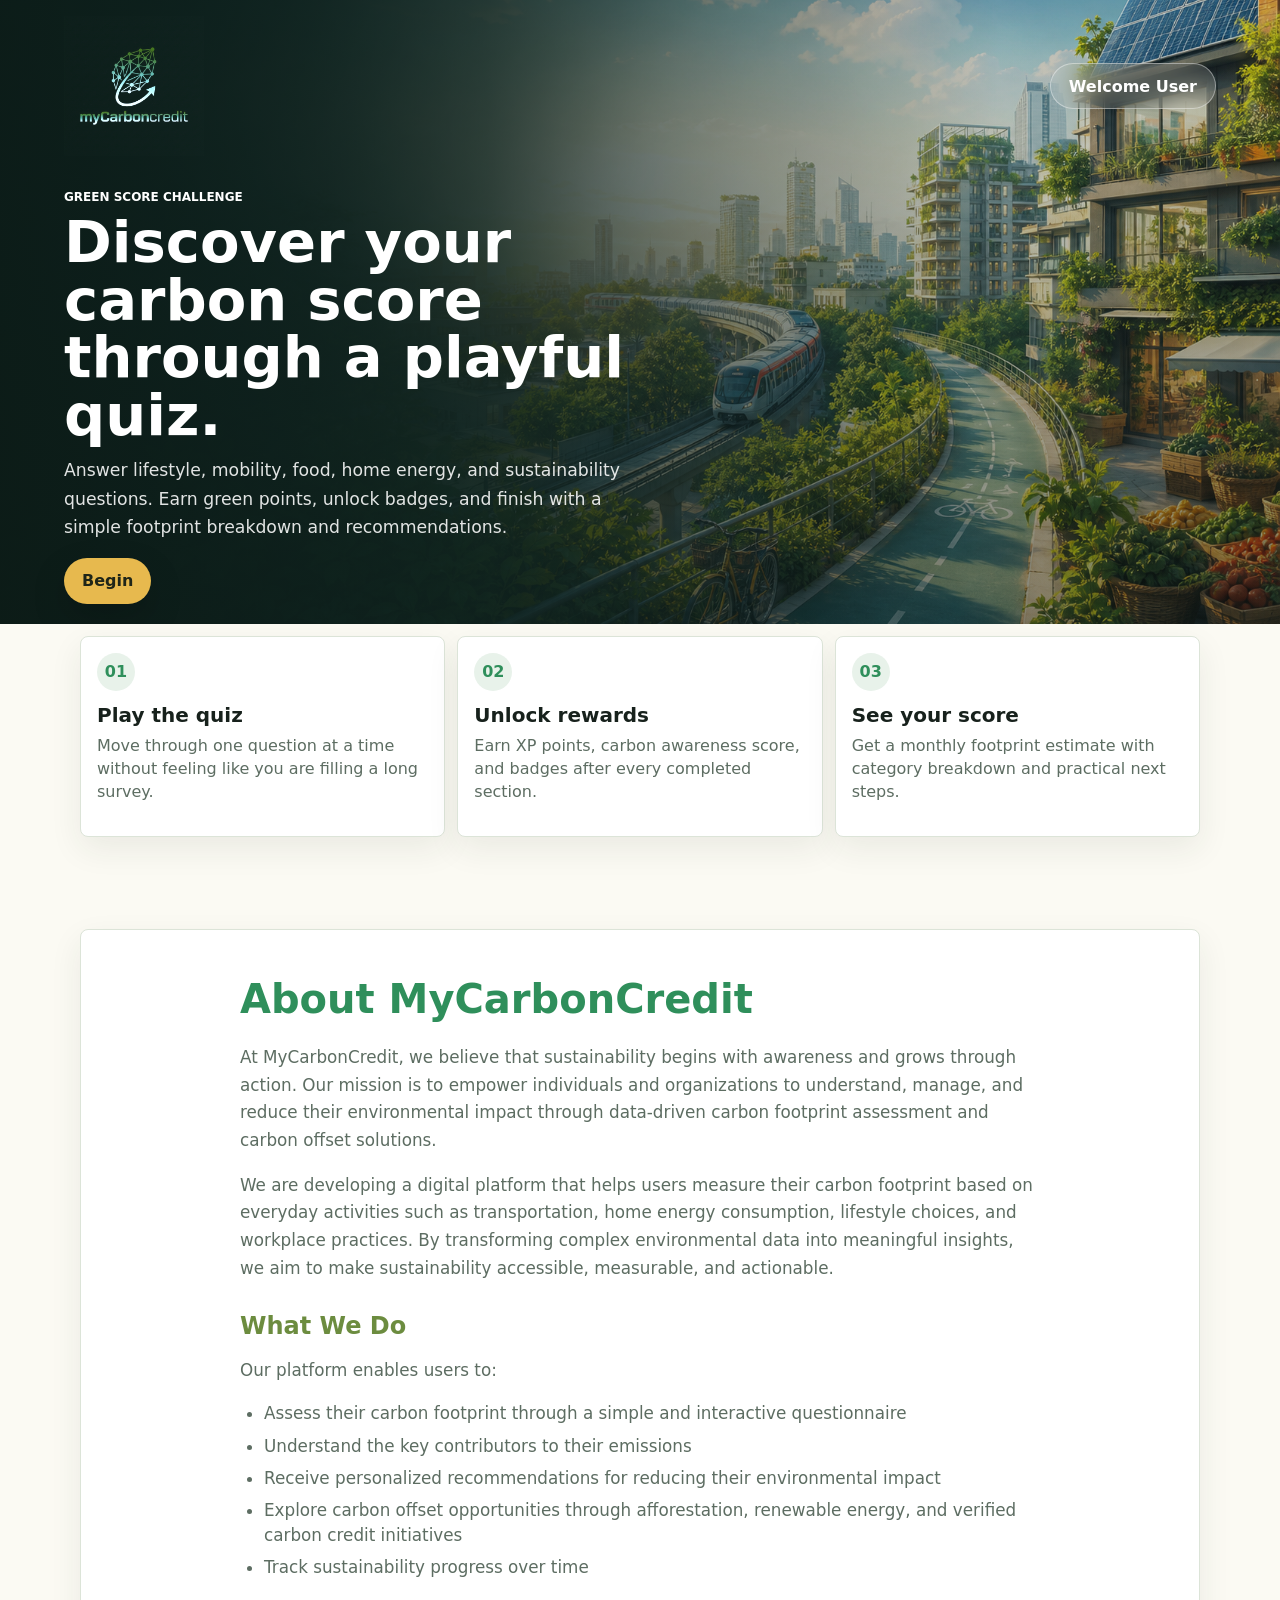
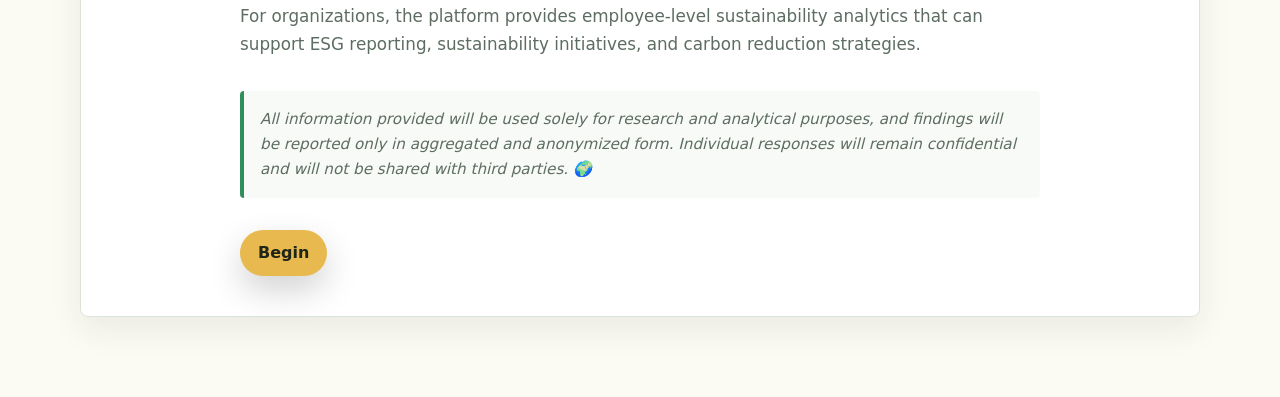
==== index.html @ c6828e7c "CR 1 , CR 2 , CR 5 , CR 7 and Logo change - commit" ====
<!doctype html>
<html lang="en">

<head>
  <meta charset="UTF-8" />
  <meta name="viewport" content="width=device-width, initial-scale=1.0" />
  <title>My Carbon Credit | Green Score Quiz</title>
  <link rel="stylesheet" href="styles.css" />
</head>

<body>
  <main class="app-shell">
    <section class="hero" aria-labelledby="app-title">
      <img class="hero-image" src="assets/hero-eco-city.png"
        alt="Illustrated eco city with transit, solar rooftops, groceries, and greenery" />
      <div class="hero-overlay"></div>
      <nav class="topbar" aria-label="Primary">
        <a class="brand-mark" href="index.html" aria-label="My Carbon Credit home">
          <img class="brand-logo full-brand-logo" src="assets/Data Leaf.png" alt="My Carbon Credit" />
        </a>
        <span class="ghost-button" style="cursor: default; pointer-events: none;">Welcome User</span>
      </nav>
      <div class="hero-copy">
        <p class="eyebrow">Green Score Challenge</p>
        <h1 id="app-title">Discover your carbon score through a playful quiz.</h1>
        <p>
          Answer lifestyle, mobility, food, home energy, and sustainability questions. Earn green points,
          unlock badges, and finish with a simple footprint breakdown and recommendations.
        </p>
        <div class="hero-actions">
          <a class="primary-button" href="quiz.html">Begin</a>
        </div>
      </div>
    </section>

    <section class="landing-feature-band" aria-label="Quiz highlights">
      <article>
        <span>01</span>
        <h2>Play the quiz</h2>
        <p>Move through one question at a time without feeling like you are filling a long survey.</p>
      </article>
      <article>
        <span>02</span>
        <h2>Unlock rewards</h2>
        <p>Earn XP points, carbon awareness score, and badges after every completed section.</p>
      </article>
      <article>
        <span>03</span>
        <h2>See your score</h2>
        <p>Get a monthly footprint estimate with category breakdown and practical next steps.</p>
      </article>
    </section>

    <section class="about-section" aria-labelledby="about-title">
      <div class="about-content">
        <h2 id="about-title">About MyCarbonCredit</h2>
        <p>
          At MyCarbonCredit, we believe that sustainability begins with awareness and grows through action. Our mission
          is to empower individuals and organizations to understand, manage, and reduce their environmental impact
          through data-driven carbon footprint assessment and carbon offset solutions.
        </p>
        <p>
          We are developing a digital platform that helps users measure their carbon footprint based on everyday
          activities such as transportation, home energy consumption, lifestyle choices, and workplace practices. By
          transforming complex environmental data into meaningful insights, we aim to make sustainability accessible,
          measurable, and actionable.
        </p>

        <h3>What We Do</h3>
        <p>Our platform enables users to:</p>
        <ul>
          <li>Assess their carbon footprint through a simple and interactive questionnaire</li>
          <li>Understand the key contributors to their emissions</li>
          <li>Receive personalized recommendations for reducing their environmental impact</li>
          <li>Explore carbon offset opportunities through afforestation, renewable energy, and verified carbon credit
            initiatives</li>
          <li>Track sustainability progress over time</li>
        </ul>

        <p>
          For organizations, the platform provides employee-level sustainability analytics that can support ESG
          reporting, sustainability initiatives, and carbon reduction strategies.
        </p>
        <p class="privacy-note">
          All information provided will be used solely for research and analytical purposes, and findings will be
          reported only in aggregated and anonymized form. Individual responses will remain confidential and will not be
          shared with third parties. 🌍
        </p>
        <div class="hero-actions" style="margin-top: 32px;">
          <a class="primary-button" href="quiz.html">Begin</a>
        </div>
      </div>
    </section>
  </main>
</body>

</html>
---- styles.css ----
:root {
  --ink: #17211c;
  --muted: #5d6d62;
  --paper: #fbfaf3;
  --panel: #ffffff;
  --line: #dce4d8;
  --leaf: #2f8f5b;
  --moss: #6c8c3f;
  --teal: #2d8f90;
  --sun: #e7b94e;
  --coral: #d86a52;
  --sky: #dff0ee;
  --shadow: 0 18px 60px rgba(34, 48, 37, 0.14);
}

* {
  box-sizing: border-box;
}

html {
  scroll-behavior: smooth;
}

body {
  margin: 0;
  background: var(--paper);
  color: var(--ink);
  font-family: Inter, ui-sans-serif, system-ui, -apple-system, BlinkMacSystemFont, "Segoe UI", sans-serif;
}

button,
input,
select,
textarea {
  font: inherit;
}

button,
a {
  -webkit-tap-highlight-color: transparent;
}

.app-shell {
  min-height: 100vh;
  display: flex;
  flex-direction: column;
}

.hero {
  position: relative;
  flex: 1;
  min-height: 0;
  overflow: hidden;
  color: white;
  display: flex;
  flex-direction: column;
}

.hero-image,
.hero-overlay {
  position: absolute;
  inset: 0;
  width: 100%;
  height: 100%;
}

.hero-image {
  object-fit: cover;
}

.hero-overlay {
  background:
    linear-gradient(90deg, rgba(12, 27, 22, 0.9) 0%, rgba(14, 34, 30, 0.72) 38%, rgba(16, 40, 35, 0.16) 78%),
    linear-gradient(0deg, rgba(23, 33, 28, 0.4), rgba(23, 33, 28, 0));
}

.topbar {
  position: relative;
}

.hero-copy {
  position: relative;
  z-index: 1;
}

.topbar {
  display: flex;
  align-items: center;
  justify-content: space-between;
  gap: 16px;
  padding: 16px clamp(20px, 5vw, 72px);
}

.brand-mark {
  display: inline-flex;
  align-items: center;
  gap: 10px;
  font-weight: 800;
}

.brand-logo {
  width: 42px;
  height: 42px;
  display: block;
  border-radius: 50%;
  background: transparent;
}

.full-brand-logo {
  width: 140px;
  height: auto;
  object-fit: contain;
  background: transparent;
  padding: 0;
  border-radius: 0;
  border: none;
  filter: invert(1) hue-rotate(180deg) brightness(1.2);
  mix-blend-mode: screen;
  transition: transform 260ms ease, filter 260ms ease;
}

.full-brand-logo:hover {
  transform: scale(1.05);
  filter: invert(1) hue-rotate(180deg) brightness(1.5);
}

.hero-copy {
  width: min(680px, calc(100% - 40px));
  margin: clamp(10px, 2vh, 30px) 0 0 clamp(20px, 5vw, 72px);
  padding-bottom: 20px;
}

.eyebrow,
.micro-label {
  margin: 0;
  color: inherit;
  font-size: 0.75rem;
  font-weight: 800;
  letter-spacing: 0;
  text-transform: uppercase;
}

.hero-copy h1 {
  margin: 10px 0 12px;
  max-width: 650px;
  font-size: clamp(2.2rem, min(4.5vw, 7vh), 4rem);
  line-height: 1;
  letter-spacing: 0;
}

.hero-copy p:not(.eyebrow) {
  max-width: 580px;
  margin: 0;
  color: rgba(255, 255, 255, 0.88);
  font-size: 1.08rem;
  line-height: 1.65;
}

.hero-actions,
.badge-row {
  display: flex;
  flex-wrap: wrap;
  gap: 12px;
  margin-top: 16px;
}

.primary-button,
.secondary-button,
.ghost-button,
.text-button {
  border: 0;
  cursor: pointer;
  text-decoration: none;
}

.primary-button,
.secondary-button,
.ghost-button {
  min-height: 46px;
  display: inline-flex;
  align-items: center;
  justify-content: center;
  border-radius: 999px;
  padding: 0 18px;
  font-weight: 800;
}

.primary-button {
  background: var(--sun);
  color: #1f2518;
  box-shadow: 0 14px 34px rgba(0, 0, 0, 0.18);
}

.secondary-button,
.ghost-button {
  border: 1px solid rgba(255, 255, 255, 0.4);
  background: rgba(255, 255, 255, 0.13);
  color: white;
  backdrop-filter: blur(12px);
}

.score-strip {
  width: min(1120px, calc(100% - 32px));
  display: grid;
  grid-template-columns: repeat(4, 1fr);
  gap: 1px;
  margin: -54px auto 0;
  position: relative;
  z-index: 2;
  overflow: hidden;
  border: 1px solid var(--line);
  border-radius: 8px;
  background: var(--line);
  box-shadow: var(--shadow);
}

.landing-feature-band {
  width: min(1120px, calc(100% - 32px));
  display: grid;
  grid-template-columns: repeat(3, minmax(0, 1fr));
  gap: 12px;
  margin: 12px auto;
  flex-shrink: 0;
}

.landing-feature-band article {
  border: 1px solid var(--line);
  border-radius: 8px;
  background: white;
  padding: 16px;
  box-shadow: 0 12px 32px rgba(34, 48, 37, 0.08);
}

.landing-feature-band span {
  width: 38px;
  height: 38px;
  display: grid;
  place-items: center;
  border-radius: 50%;
  background: #e8f2ea;
  color: var(--leaf);
  font-weight: 900;
}

.landing-feature-band h2 {
  margin-top: 14px;
  font-size: 1.25rem;
}

.landing-feature-band p {
  color: var(--muted);
  line-height: 1.45;
  margin-top: 8px;
}

.score-strip>div {
  min-height: 108px;
  padding: 20px;
  background: var(--panel);
}

.score-strip .micro-label {
  color: var(--muted);
}

.score-strip strong {
  display: block;
  margin-top: 8px;
  font-size: clamp(1.2rem, 2vw, 1.7rem);
}

.progress-wrap span {
  display: block;
  color: var(--muted);
  font-size: 0.9rem;
  font-weight: 800;
}

.progress-track {
  height: 12px;
  margin-top: 14px;
  overflow: hidden;
  border-radius: 999px;
  background: #e9efe6;
}

.progress-track span {
  width: 0%;
  height: 100%;
  background: linear-gradient(90deg, var(--leaf), var(--sun), var(--coral));
  transition: width 250ms ease;
}

.workspace {
  width: min(1240px, calc(100% - 32px));
  display: grid;
  grid-template-columns: 210px minmax(0, 1fr) 360px;
  gap: 18px;
  margin: 34px auto 72px;
  align-items: start;
}

.journey-panel,
.quest-card,
.score-card,
.breakdown-card,
.recommend-card {
  border: 1px solid var(--line);
  border-radius: 8px;
  background: rgba(255, 255, 255, 0.82);
  box-shadow: 0 12px 32px rgba(34, 48, 37, 0.08);
}

.journey-panel {
  position: sticky;
  top: 18px;
  display: grid;
  gap: 8px;
  padding: 10px;
}

.step-tab {
  min-height: 56px;
  display: flex;
  align-items: center;
  gap: 10px;
  border: 0;
  border-radius: 7px;
  background: transparent;
  color: var(--muted);
  cursor: pointer;
  font-weight: 800;
  text-align: left;
}

.step-tab.active {
  background: #e8f2ea;
  color: var(--ink);
}

.step-icon {
  width: 34px;
  height: 34px;
  display: inline-flex;
  align-items: center;
  justify-content: center;
  flex: 0 0 auto;
  border-radius: 50%;
  background: white;
  color: var(--leaf);
  font-size: 0.78rem;
}

.quest-board {
  min-width: 0;
}

.quest-card {
  display: none;
  min-height: 610px;
  padding: clamp(20px, 4vw, 34px);
}

.quest-card.active {
  display: block;
}

.card-heading {
  margin-bottom: 26px;
}

.card-heading .micro-label {
  color: var(--leaf);
}

.card-heading p:not(.micro-label) {
  max-width: 680px;
  margin: 12px 0 0;
  color: var(--muted);
  line-height: 1.55;
}

h2,
h3 {
  margin: 8px 0 0;
  letter-spacing: 0;
  line-height: 1.06;
}

h2 {
  font-size: clamp(2rem, 4vw, 3.4rem);
}

h3 {
  font-size: 1.15rem;
}

.choice-grid {
  display: grid;
  grid-template-columns: repeat(2, minmax(0, 1fr));
  gap: 12px;
}

.choice-grid.three {
  grid-template-columns: repeat(3, minmax(0, 1fr));
}

.commute-grid {
  grid-template-columns: repeat(5, minmax(0, 1fr));
}

.compact-grid {
  grid-template-columns: repeat(3, minmax(0, 1fr));
}

.question-stack {
  display: grid;
  gap: 24px;
}

.question-block {
  min-width: 0;
  margin: 0;
  border: 0;
  padding: 0;
}

.question-block legend,
.select-field span,
.text-field span {
  display: block;
  margin-bottom: 12px;
  color: var(--ink);
  font-weight: 900;
}

.hidden-question {
  display: none;
}

.choice-card {
  min-height: 128px;
  display: grid;
  align-content: start;
  gap: 9px;
  border: 1px solid var(--line);
  border-radius: 8px;
  padding: 16px;
  background: #fffef8;
  cursor: pointer;
  transition: transform 160ms ease, border-color 160ms ease, background 160ms ease;
}

.choice-card:hover {
  transform: translateY(-2px);
  border-color: rgba(47, 143, 91, 0.5);
}

.choice-card input {
  width: 20px;
  height: 20px;
  accent-color: var(--leaf);
}

.choice-card:has(input:checked) {
  border-color: var(--leaf);
  background: #edf7ee;
}

.choice-card span {
  font-size: 1.05rem;
  font-weight: 900;
}

.choice-card small {
  color: var(--muted);
  line-height: 1.45;
}

.range-field {
  display: grid;
  gap: 16px;
  margin: 26px 0;
}

.range-field span {
  display: flex;
  align-items: center;
  justify-content: space-between;
  gap: 16px;
  color: var(--muted);
  font-weight: 800;
}

.range-field strong {
  color: var(--ink);
  white-space: nowrap;
}

input[type="range"] {
  width: 100%;
  accent-color: var(--leaf);
}

.select-field,
.text-field {
  display: grid;
  gap: 0;
}

.select-field select,
.text-field textarea {
  width: 100%;
  border: 1px solid var(--line);
  border-radius: 8px;
  background: #fffef8;
  color: var(--ink);
  outline: 0;
}

.select-field select {
  min-height: 50px;
  padding: 0 14px;
  cursor: pointer;
}

.text-field textarea {
  min-height: 96px;
  resize: vertical;
  padding: 14px;
  line-height: 1.45;
}

.select-field select:focus,
.text-field textarea:focus,
.signin-card input:focus {
  border-color: var(--leaf);
  box-shadow: 0 0 0 4px rgba(47, 143, 91, 0.12);
}

.results-panel {
  position: sticky;
  top: 18px;
  display: grid;
  gap: 14px;
}

.score-card,
.breakdown-card,
.recommend-card {
  padding: 20px;
}

.score-card .micro-label {
  color: var(--leaf);
}

.score-ring {
  width: 208px;
  height: 208px;
  display: grid;
  place-items: center;
  margin: 18px auto;
  border-radius: 50%;
  background:
    radial-gradient(circle at center, white 0 56%, transparent 57%),
    conic-gradient(var(--leaf) var(--score-angle), #e9efe6 0);
}

.score-ring span {
  display: block;
  font-size: 3.3rem;
  font-weight: 900;
  line-height: 1;
}

.score-ring small {
  display: block;
  width: 100px;
  color: var(--muted);
  text-align: center;
  line-height: 1.25;
}

#scoreNarrative {
  color: var(--muted);
  line-height: 1.55;
}

.badge {
  border: 1px solid var(--line);
  border-radius: 999px;
  padding: 8px 10px;
  background: #fffef8;
  color: var(--muted);
  font-size: 0.82rem;
  font-weight: 800;
}

.section-title {
  display: flex;
  align-items: center;
  justify-content: space-between;
  gap: 12px;
  margin-bottom: 14px;
}

.text-button {
  background: transparent;
  color: var(--teal);
  font-weight: 900;
}

.breakdown-item {
  display: grid;
  gap: 7px;
  margin: 14px 0;
}

.breakdown-top {
  display: flex;
  justify-content: space-between;
  gap: 12px;
  font-weight: 800;
}

.mini-track {
  height: 9px;
  overflow: hidden;
  border-radius: 999px;
  background: #e9efe6;
}

.mini-track span {
  display: block;
  height: 100%;
  background: var(--bar-color, var(--leaf));
}

ol {
  display: grid;
  gap: 12px;
  margin: 0;
  padding-left: 21px;
}

li {
  color: var(--muted);
  line-height: 1.45;
}

li strong {
  color: var(--ink);
}

dialog {
  border: 0;
  padding: 0;
  background: transparent;
}

dialog::backdrop {
  background: rgba(11, 21, 16, 0.56);
  backdrop-filter: blur(4px);
}

.signin-card,
.factor-card {
  width: min(460px, calc(100vw - 32px));
  position: relative;
  display: grid;
  gap: 16px;
  border-radius: 8px;
  background: white;
  padding: 26px;
  box-shadow: var(--shadow);
}

.factor-card {
  width: min(620px, calc(100vw - 32px));
}

.signin-card .micro-label,
.factor-card .micro-label {
  color: var(--leaf);
}

.signin-card label {
  display: grid;
  gap: 8px;
  color: var(--muted);
  font-weight: 800;
}

.signin-card input {
  width: 100%;
  min-height: 46px;
  border: 1px solid var(--line);
  border-radius: 7px;
  padding: 0 12px;
}

.login-options {
  display: grid;
  gap: 10px;
}

.provider-button {
  min-height: 56px;
  display: flex;
  align-items: center;
  justify-content: center;
  gap: 12px;
  border: 1px solid rgba(255, 255, 255, 0.08);
  border-radius: 999px;
  background: #2d2d2f;
  color: white;
  cursor: pointer;
  padding: 0 22px;
  font-weight: 900;
  text-decoration: none;
  box-shadow: 0 12px 26px rgba(23, 33, 28, 0.12);
  transition: transform 160ms ease, background 160ms ease;
}

.provider-button:hover {
  background: #232325;
  transform: translateY(-1px);
}

.provider-logo {
  width: 24px;
  height: 24px;
  flex: 0 0 auto;
}

.microsoft-logo {
  width: 22px;
  height: 22px;
}

.login-divider {
  display: grid;
  place-items: center;
  color: var(--muted);
  font-size: 0.82rem;
  font-weight: 800;
}

.close-button {
  position: absolute;
  top: 12px;
  right: 12px;
  width: 34px;
  height: 34px;
  border: 0;
  border-radius: 50%;
  background: #eef4ec;
  color: var(--muted);
  cursor: pointer;
  font-weight: 900;
}

.full {
  width: 100%;
}

.about-section {
  width: min(1120px, calc(100% - 32px));
  margin: 80px auto;
  padding: clamp(20px, 4vw, 40px);
  border: 1px solid var(--line);
  border-radius: 8px;
  background: white;
  box-shadow: 0 12px 32px rgba(34, 48, 37, 0.08);
}

.about-content {
  max-width: 800px;
  margin: 0 auto;
}

.about-content h2 {
  font-size: clamp(2rem, 3.5vw, 2.5rem);
  margin-bottom: 24px;
  color: var(--leaf);
}

.about-content h3 {
  font-size: 1.5rem;
  margin: 32px 0 16px;
  color: var(--moss);
}

.about-content p {
  color: var(--muted);
  line-height: 1.65;
  margin-bottom: 16px;
  font-size: 1.05rem;
}

.about-content ul {
  color: var(--muted);
  line-height: 1.65;
  margin-bottom: 24px;
  font-size: 1.05rem;
  padding-left: 24px;
}

.about-content li {
  margin-bottom: 8px;
}

.about-content .privacy-note {
  margin-top: 32px;
  padding: 16px;
  background: #f8faf7;
  border-left: 4px solid var(--leaf);
  border-radius: 4px;
  font-size: 0.95rem;
  font-style: italic;
}

@media (max-width: 1050px) {
  .workspace {
    grid-template-columns: 1fr;
  }

  .journey-panel,
  .results-panel {
    position: static;
  }

  .journey-panel {
    grid-template-columns: repeat(5, 1fr);
  }

  .step-tab {
    justify-content: center;
    flex-direction: column;
    min-height: 78px;
    font-size: 0.82rem;
    text-align: center;
  }
}

@media (max-width: 760px) {
  .hero {
    min-height: 640px;
  }

  .hero-overlay {
    background: linear-gradient(180deg, rgba(12, 27, 22, 0.88), rgba(12, 27, 22, 0.68) 64%, rgba(12, 27, 22, 0.3));
  }

  .topbar {
    padding: 18px;
  }

  .hero-copy {
    width: calc(100% - 36px);
    margin: 58px 18px 0;
  }

  .score-strip {
    grid-template-columns: repeat(2, 1fr);
  }

  .landing-feature-band {
    grid-template-columns: 1fr;
  }

  .journey-panel {
    grid-template-columns: repeat(2, 1fr);
  }

  .choice-grid,
  .choice-grid.three,
  .commute-grid,
  .compact-grid {
    grid-template-columns: 1fr;
  }

  .quest-card {
    min-height: 0;
  }
}

@media (max-width: 520px) {
  .score-strip {
    grid-template-columns: 1fr;
  }

  .hero-actions {
    flex-direction: column;
    align-items: stretch;
  }

  .score-ring {
    width: 176px;
    height: 176px;
  }
}
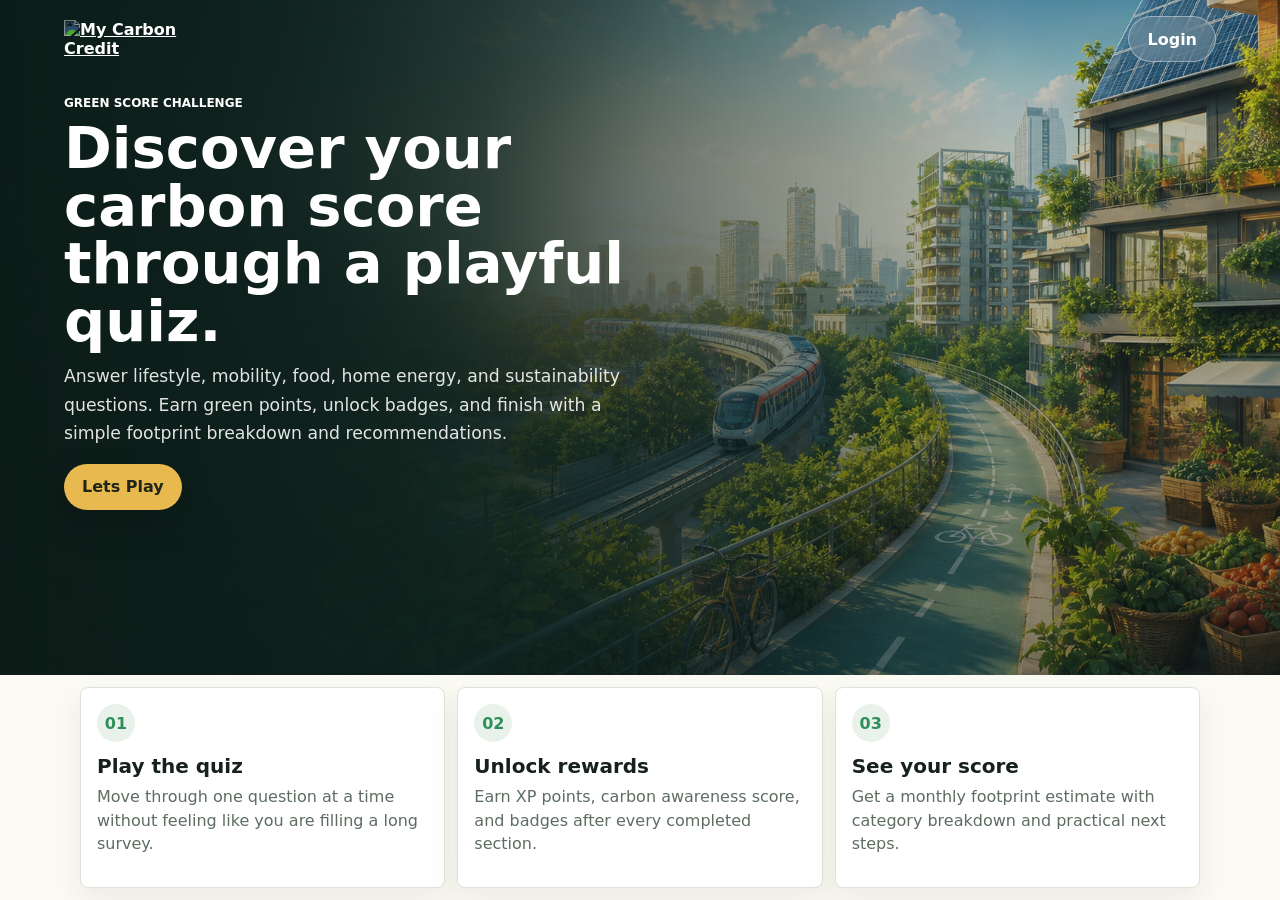
==== commit 9daf2f30: "Merge branch 'main' of https://github.com/jayapradaramji/MCC-Web" ====
--- a/index.html
+++ b/index.html
@@ -1,97 +1,94 @@
-<!doctype html>
-<html lang="en">
-
-<head>
-  <meta charset="UTF-8" />
-  <meta name="viewport" content="width=device-width, initial-scale=1.0" />
-  <title>My Carbon Credit | Green Score Quiz</title>
-  <link rel="stylesheet" href="styles.css" />
-</head>
-
-<body>
-  <main class="app-shell">
-    <section class="hero" aria-labelledby="app-title">
-      <img class="hero-image" src="assets/hero-eco-city.png"
-        alt="Illustrated eco city with transit, solar rooftops, groceries, and greenery" />
-      <div class="hero-overlay"></div>
-      <nav class="topbar" aria-label="Primary">
-        <a class="brand-mark" href="index.html" aria-label="My Carbon Credit home">
-          <img class="brand-logo full-brand-logo" src="assets/Data Leaf.png" alt="My Carbon Credit" />
-        </a>
-        <span class="ghost-button" style="cursor: default; pointer-events: none;">Welcome User</span>
-      </nav>
-      <div class="hero-copy">
-        <p class="eyebrow">Green Score Challenge</p>
-        <h1 id="app-title">Discover your carbon score through a playful quiz.</h1>
-        <p>
-          Answer lifestyle, mobility, food, home energy, and sustainability questions. Earn green points,
-          unlock badges, and finish with a simple footprint breakdown and recommendations.
-        </p>
-        <div class="hero-actions">
-          <a class="primary-button" href="quiz.html">Begin</a>
-        </div>
-      </div>
-    </section>
-
-    <section class="landing-feature-band" aria-label="Quiz highlights">
-      <article>
-        <span>01</span>
-        <h2>Play the quiz</h2>
-        <p>Move through one question at a time without feeling like you are filling a long survey.</p>
-      </article>
-      <article>
-        <span>02</span>
-        <h2>Unlock rewards</h2>
-        <p>Earn XP points, carbon awareness score, and badges after every completed section.</p>
-      </article>
-      <article>
-        <span>03</span>
-        <h2>See your score</h2>
-        <p>Get a monthly footprint estimate with category breakdown and practical next steps.</p>
-      </article>
-    </section>
-
-    <section class="about-section" aria-labelledby="about-title">
-      <div class="about-content">
-        <h2 id="about-title">About MyCarbonCredit</h2>
-        <p>
-          At MyCarbonCredit, we believe that sustainability begins with awareness and grows through action. Our mission
-          is to empower individuals and organizations to understand, manage, and reduce their environmental impact
-          through data-driven carbon footprint assessment and carbon offset solutions.
-        </p>
-        <p>
-          We are developing a digital platform that helps users measure their carbon footprint based on everyday
-          activities such as transportation, home energy consumption, lifestyle choices, and workplace practices. By
-          transforming complex environmental data into meaningful insights, we aim to make sustainability accessible,
-          measurable, and actionable.
-        </p>
-
-        <h3>What We Do</h3>
-        <p>Our platform enables users to:</p>
-        <ul>
-          <li>Assess their carbon footprint through a simple and interactive questionnaire</li>
-          <li>Understand the key contributors to their emissions</li>
-          <li>Receive personalized recommendations for reducing their environmental impact</li>
-          <li>Explore carbon offset opportunities through afforestation, renewable energy, and verified carbon credit
-            initiatives</li>
-          <li>Track sustainability progress over time</li>
-        </ul>
-
-        <p>
-          For organizations, the platform provides employee-level sustainability analytics that can support ESG
-          reporting, sustainability initiatives, and carbon reduction strategies.
-        </p>
-        <p class="privacy-note">
-          All information provided will be used solely for research and analytical purposes, and findings will be
-          reported only in aggregated and anonymized form. Individual responses will remain confidential and will not be
-          shared with third parties. 🌍
-        </p>
-        <div class="hero-actions" style="margin-top: 32px;">
-          <a class="primary-button" href="quiz.html">Begin</a>
-        </div>
-      </div>
-    </section>
-  </main>
-</body>
-
+<!doctype html>
+<html lang="en">
+
+<head>
+  <meta charset="UTF-8" />
+  <meta name="viewport" content="width=device-width, initial-scale=1.0" />
+  <title>My Carbon Credit | Green Score Quiz</title>
+  <link rel="stylesheet" href="styles.css" />
+</head>
+
+<body>
+  <main class="app-shell">
+    <section class="hero" aria-labelledby="app-title">
+      <img class="hero-image" src="assets/hero-eco-city.png"
+        alt="Illustrated eco city with transit, solar rooftops, groceries, and greenery" />
+      <div class="hero-overlay"></div>
+      <nav class="topbar" aria-label="Primary">
+        <a class="brand-mark" href="index.html" aria-label="My Carbon Credit home">
+          <img class="brand-logo full-brand-logo" src="assets/my-carbon-credit-logo.svg" alt="My Carbon Credit" />
+        </a>
+        <button class="ghost-button" id="loginButton" type="button">Login</button>
+      </nav>
+      <div class="hero-copy">
+        <p class="eyebrow">Green Score Challenge</p>
+        <h1 id="app-title">Discover your carbon score through a playful quiz.</h1>
+        <p>
+          Answer lifestyle, mobility, food, home energy, and sustainability questions. Earn green points,
+          unlock badges, and finish with a simple footprint breakdown and recommendations.
+        </p>
+        <div class="hero-actions">
+          <a class="primary-button" href="quiz.html">Lets Play</a>
+        </div>
+      </div>
+    </section>
+
+    <section class="landing-feature-band" aria-label="Quiz highlights">
+      <article>
+        <span>01</span>
+        <h2>Play the quiz</h2>
+        <p>Move through one question at a time without feeling like you are filling a long survey.</p>
+      </article>
+      <article>
+        <span>02</span>
+        <h2>Unlock rewards</h2>
+        <p>Earn XP points, carbon awareness score, and badges after every completed section.</p>
+      </article>
+      <article>
+        <span>03</span>
+        <h2>See your score</h2>
+        <p>Get a monthly footprint estimate with category breakdown and practical next steps.</p>
+      </article>
+    </section>
+  </main>
+
+  <dialog class="signin-dialog" id="loginDialog">
+    <form method="dialog" class="signin-card">
+      <button class="close-button" value="cancel" aria-label="Close" type="submit">x</button>
+      <p class="micro-label">Login</p>
+      <h2>Sign in to save your score.</h2>
+      <div class="login-options" aria-label="Login providers">
+        <a class="provider-button google-login" href="https://accounts.google.com/" target="_blank" rel="noopener">
+          <svg class="provider-logo" viewBox="0 0 24 24" aria-hidden="true">
+            <path fill="#4285F4"
+              d="M22.56 12.25c0-.78-.07-1.53-.2-2.25H12v4.26h5.92c-.26 1.37-1.04 2.53-2.21 3.31v2.77h3.57c2.08-1.92 3.28-4.74 3.28-8.09z" />
+            <path fill="#34A853"
+              d="M12 23c2.97 0 5.46-.98 7.28-2.66l-3.57-2.77c-.98.66-2.23 1.06-3.71 1.06-2.86 0-5.29-1.93-6.16-4.53H2.18v2.84C3.99 20.53 7.7 23 12 23z" />
+            <path fill="#FBBC05"
+              d="M5.84 14.1c-.22-.66-.35-1.36-.35-2.1s.13-1.44.35-2.1V7.06H2.18C1.43 8.55 1 10.22 1 12s.43 3.45 1.18 4.94l3.66-2.84z" />
+            <path fill="#EA4335"
+              d="M12 5.38c1.62 0 3.06.56 4.21 1.64l3.15-3.15C17.45 2.09 14.97 1 12 1 7.7 1 3.99 3.47 2.18 7.06L5.84 9.9C6.71 7.31 9.14 5.38 12 5.38z" />
+          </svg>
+          Continue with Google
+        </a>
+        <a class="provider-button microsoft-login" href="https://login.microsoftonline.com/" target="_blank"
+          rel="noopener">
+          <svg class="provider-logo microsoft-logo" viewBox="0 0 23 23" aria-hidden="true">
+            <path fill="#F25022" d="M1 1h10v10H1z" />
+            <path fill="#7FBA00" d="M12 1h10v10H12z" />
+            <path fill="#00A4EF" d="M1 12h10v10H1z" />
+            <path fill="#FFB900" d="M12 12h10v10H12z" />
+          </svg>
+          Continue with Microsoft
+        </a>
+      </div>
+    </form>
+  </dialog>
+
+  <script>
+    const loginDialog = document.querySelector("#loginDialog");
+    document.querySelector("#loginButton").addEventListener("click", () => loginDialog.showModal());
+  </script>
+</body>
+
 </html>
--- a/styles.css
+++ b/styles.css
@@ -1,903 +1,903 @@
-:root {
-  --ink: #17211c;
-  --muted: #5d6d62;
-  --paper: #fbfaf3;
-  --panel: #ffffff;
-  --line: #dce4d8;
-  --leaf: #2f8f5b;
-  --moss: #6c8c3f;
-  --teal: #2d8f90;
-  --sun: #e7b94e;
-  --coral: #d86a52;
-  --sky: #dff0ee;
-  --shadow: 0 18px 60px rgba(34, 48, 37, 0.14);
-}
-
-* {
-  box-sizing: border-box;
-}
-
-html {
-  scroll-behavior: smooth;
-}
-
-body {
-  margin: 0;
-  background: var(--paper);
-  color: var(--ink);
-  font-family: Inter, ui-sans-serif, system-ui, -apple-system, BlinkMacSystemFont, "Segoe UI", sans-serif;
-}
-
-button,
-input,
-select,
-textarea {
-  font: inherit;
-}
-
-button,
-a {
-  -webkit-tap-highlight-color: transparent;
-}
-
-.app-shell {
-  min-height: 100vh;
-  display: flex;
-  flex-direction: column;
-}
-
-.hero {
-  position: relative;
-  flex: 1;
-  min-height: 0;
-  overflow: hidden;
-  color: white;
-  display: flex;
-  flex-direction: column;
-}
-
-.hero-image,
-.hero-overlay {
-  position: absolute;
-  inset: 0;
-  width: 100%;
-  height: 100%;
-}
-
-.hero-image {
-  object-fit: cover;
-}
-
-.hero-overlay {
-  background:
-    linear-gradient(90deg, rgba(12, 27, 22, 0.9) 0%, rgba(14, 34, 30, 0.72) 38%, rgba(16, 40, 35, 0.16) 78%),
-    linear-gradient(0deg, rgba(23, 33, 28, 0.4), rgba(23, 33, 28, 0));
-}
-
-.topbar {
-  position: relative;
-}
-
-.hero-copy {
-  position: relative;
-  z-index: 1;
-}
-
-.topbar {
-  display: flex;
-  align-items: center;
-  justify-content: space-between;
-  gap: 16px;
-  padding: 16px clamp(20px, 5vw, 72px);
-}
-
-.brand-mark {
-  display: inline-flex;
-  align-items: center;
-  gap: 10px;
-  font-weight: 800;
-}
-
-.brand-logo {
-  width: 42px;
-  height: 42px;
-  display: block;
-  border-radius: 50%;
-  background: transparent;
-}
-
-.full-brand-logo {
-  width: 140px;
-  height: auto;
-  object-fit: contain;
-  background: transparent;
-  padding: 0;
-  border-radius: 0;
-  border: none;
-  filter: invert(1) hue-rotate(180deg) brightness(1.2);
-  mix-blend-mode: screen;
-  transition: transform 260ms ease, filter 260ms ease;
-}
-
-.full-brand-logo:hover {
-  transform: scale(1.05);
-  filter: invert(1) hue-rotate(180deg) brightness(1.5);
-}
-
-.hero-copy {
-  width: min(680px, calc(100% - 40px));
-  margin: clamp(10px, 2vh, 30px) 0 0 clamp(20px, 5vw, 72px);
-  padding-bottom: 20px;
-}
-
-.eyebrow,
-.micro-label {
-  margin: 0;
-  color: inherit;
-  font-size: 0.75rem;
-  font-weight: 800;
-  letter-spacing: 0;
-  text-transform: uppercase;
-}
-
-.hero-copy h1 {
-  margin: 10px 0 12px;
-  max-width: 650px;
-  font-size: clamp(2.2rem, min(4.5vw, 7vh), 4rem);
-  line-height: 1;
-  letter-spacing: 0;
-}
-
-.hero-copy p:not(.eyebrow) {
-  max-width: 580px;
-  margin: 0;
-  color: rgba(255, 255, 255, 0.88);
-  font-size: 1.08rem;
-  line-height: 1.65;
-}
-
-.hero-actions,
-.badge-row {
-  display: flex;
-  flex-wrap: wrap;
-  gap: 12px;
-  margin-top: 16px;
-}
-
-.primary-button,
-.secondary-button,
-.ghost-button,
-.text-button {
-  border: 0;
-  cursor: pointer;
-  text-decoration: none;
-}
-
-.primary-button,
-.secondary-button,
-.ghost-button {
-  min-height: 46px;
-  display: inline-flex;
-  align-items: center;
-  justify-content: center;
-  border-radius: 999px;
-  padding: 0 18px;
-  font-weight: 800;
-}
-
-.primary-button {
-  background: var(--sun);
-  color: #1f2518;
-  box-shadow: 0 14px 34px rgba(0, 0, 0, 0.18);
-}
-
-.secondary-button,
-.ghost-button {
-  border: 1px solid rgba(255, 255, 255, 0.4);
-  background: rgba(255, 255, 255, 0.13);
-  color: white;
-  backdrop-filter: blur(12px);
-}
-
-.score-strip {
-  width: min(1120px, calc(100% - 32px));
-  display: grid;
-  grid-template-columns: repeat(4, 1fr);
-  gap: 1px;
-  margin: -54px auto 0;
-  position: relative;
-  z-index: 2;
-  overflow: hidden;
-  border: 1px solid var(--line);
-  border-radius: 8px;
-  background: var(--line);
-  box-shadow: var(--shadow);
-}
-
-.landing-feature-band {
-  width: min(1120px, calc(100% - 32px));
-  display: grid;
-  grid-template-columns: repeat(3, minmax(0, 1fr));
-  gap: 12px;
-  margin: 12px auto;
-  flex-shrink: 0;
-}
-
-.landing-feature-band article {
-  border: 1px solid var(--line);
-  border-radius: 8px;
-  background: white;
-  padding: 16px;
-  box-shadow: 0 12px 32px rgba(34, 48, 37, 0.08);
-}
-
-.landing-feature-band span {
-  width: 38px;
-  height: 38px;
-  display: grid;
-  place-items: center;
-  border-radius: 50%;
-  background: #e8f2ea;
-  color: var(--leaf);
-  font-weight: 900;
-}
-
-.landing-feature-band h2 {
-  margin-top: 14px;
-  font-size: 1.25rem;
-}
-
-.landing-feature-band p {
-  color: var(--muted);
-  line-height: 1.45;
-  margin-top: 8px;
-}
-
-.score-strip>div {
-  min-height: 108px;
-  padding: 20px;
-  background: var(--panel);
-}
-
-.score-strip .micro-label {
-  color: var(--muted);
-}
-
-.score-strip strong {
-  display: block;
-  margin-top: 8px;
-  font-size: clamp(1.2rem, 2vw, 1.7rem);
-}
-
-.progress-wrap span {
-  display: block;
-  color: var(--muted);
-  font-size: 0.9rem;
-  font-weight: 800;
-}
-
-.progress-track {
-  height: 12px;
-  margin-top: 14px;
-  overflow: hidden;
-  border-radius: 999px;
-  background: #e9efe6;
-}
-
-.progress-track span {
-  width: 0%;
-  height: 100%;
-  background: linear-gradient(90deg, var(--leaf), var(--sun), var(--coral));
-  transition: width 250ms ease;
-}
-
-.workspace {
-  width: min(1240px, calc(100% - 32px));
-  display: grid;
-  grid-template-columns: 210px minmax(0, 1fr) 360px;
-  gap: 18px;
-  margin: 34px auto 72px;
-  align-items: start;
-}
-
-.journey-panel,
-.quest-card,
-.score-card,
-.breakdown-card,
-.recommend-card {
-  border: 1px solid var(--line);
-  border-radius: 8px;
-  background: rgba(255, 255, 255, 0.82);
-  box-shadow: 0 12px 32px rgba(34, 48, 37, 0.08);
-}
-
-.journey-panel {
-  position: sticky;
-  top: 18px;
-  display: grid;
-  gap: 8px;
-  padding: 10px;
-}
-
-.step-tab {
-  min-height: 56px;
-  display: flex;
-  align-items: center;
-  gap: 10px;
-  border: 0;
-  border-radius: 7px;
-  background: transparent;
-  color: var(--muted);
-  cursor: pointer;
-  font-weight: 800;
-  text-align: left;
-}
-
-.step-tab.active {
-  background: #e8f2ea;
-  color: var(--ink);
-}
-
-.step-icon {
-  width: 34px;
-  height: 34px;
-  display: inline-flex;
-  align-items: center;
-  justify-content: center;
-  flex: 0 0 auto;
-  border-radius: 50%;
-  background: white;
-  color: var(--leaf);
-  font-size: 0.78rem;
-}
-
-.quest-board {
-  min-width: 0;
-}
-
-.quest-card {
-  display: none;
-  min-height: 610px;
-  padding: clamp(20px, 4vw, 34px);
-}
-
-.quest-card.active {
-  display: block;
-}
-
-.card-heading {
-  margin-bottom: 26px;
-}
-
-.card-heading .micro-label {
-  color: var(--leaf);
-}
-
-.card-heading p:not(.micro-label) {
-  max-width: 680px;
-  margin: 12px 0 0;
-  color: var(--muted);
-  line-height: 1.55;
-}
-
-h2,
-h3 {
-  margin: 8px 0 0;
-  letter-spacing: 0;
-  line-height: 1.06;
-}
-
-h2 {
-  font-size: clamp(2rem, 4vw, 3.4rem);
-}
-
-h3 {
-  font-size: 1.15rem;
-}
-
-.choice-grid {
-  display: grid;
-  grid-template-columns: repeat(2, minmax(0, 1fr));
-  gap: 12px;
-}
-
-.choice-grid.three {
-  grid-template-columns: repeat(3, minmax(0, 1fr));
-}
-
-.commute-grid {
-  grid-template-columns: repeat(5, minmax(0, 1fr));
-}
-
-.compact-grid {
-  grid-template-columns: repeat(3, minmax(0, 1fr));
-}
-
-.question-stack {
-  display: grid;
-  gap: 24px;
-}
-
-.question-block {
-  min-width: 0;
-  margin: 0;
-  border: 0;
-  padding: 0;
-}
-
-.question-block legend,
-.select-field span,
-.text-field span {
-  display: block;
-  margin-bottom: 12px;
-  color: var(--ink);
-  font-weight: 900;
-}
-
-.hidden-question {
-  display: none;
-}
-
-.choice-card {
-  min-height: 128px;
-  display: grid;
-  align-content: start;
-  gap: 9px;
-  border: 1px solid var(--line);
-  border-radius: 8px;
-  padding: 16px;
-  background: #fffef8;
-  cursor: pointer;
-  transition: transform 160ms ease, border-color 160ms ease, background 160ms ease;
-}
-
-.choice-card:hover {
-  transform: translateY(-2px);
-  border-color: rgba(47, 143, 91, 0.5);
-}
-
-.choice-card input {
-  width: 20px;
-  height: 20px;
-  accent-color: var(--leaf);
-}
-
-.choice-card:has(input:checked) {
-  border-color: var(--leaf);
-  background: #edf7ee;
-}
-
-.choice-card span {
-  font-size: 1.05rem;
-  font-weight: 900;
-}
-
-.choice-card small {
-  color: var(--muted);
-  line-height: 1.45;
-}
-
-.range-field {
-  display: grid;
-  gap: 16px;
-  margin: 26px 0;
-}
-
-.range-field span {
-  display: flex;
-  align-items: center;
-  justify-content: space-between;
-  gap: 16px;
-  color: var(--muted);
-  font-weight: 800;
-}
-
-.range-field strong {
-  color: var(--ink);
-  white-space: nowrap;
-}
-
-input[type="range"] {
-  width: 100%;
-  accent-color: var(--leaf);
-}
-
-.select-field,
-.text-field {
-  display: grid;
-  gap: 0;
-}
-
-.select-field select,
-.text-field textarea {
-  width: 100%;
-  border: 1px solid var(--line);
-  border-radius: 8px;
-  background: #fffef8;
-  color: var(--ink);
-  outline: 0;
-}
-
-.select-field select {
-  min-height: 50px;
-  padding: 0 14px;
-  cursor: pointer;
-}
-
-.text-field textarea {
-  min-height: 96px;
-  resize: vertical;
-  padding: 14px;
-  line-height: 1.45;
-}
-
-.select-field select:focus,
-.text-field textarea:focus,
-.signin-card input:focus {
-  border-color: var(--leaf);
-  box-shadow: 0 0 0 4px rgba(47, 143, 91, 0.12);
-}
-
-.results-panel {
-  position: sticky;
-  top: 18px;
-  display: grid;
-  gap: 14px;
-}
-
-.score-card,
-.breakdown-card,
-.recommend-card {
-  padding: 20px;
-}
-
-.score-card .micro-label {
-  color: var(--leaf);
-}
-
-.score-ring {
-  width: 208px;
-  height: 208px;
-  display: grid;
-  place-items: center;
-  margin: 18px auto;
-  border-radius: 50%;
-  background:
-    radial-gradient(circle at center, white 0 56%, transparent 57%),
-    conic-gradient(var(--leaf) var(--score-angle), #e9efe6 0);
-}
-
-.score-ring span {
-  display: block;
-  font-size: 3.3rem;
-  font-weight: 900;
-  line-height: 1;
-}
-
-.score-ring small {
-  display: block;
-  width: 100px;
-  color: var(--muted);
-  text-align: center;
-  line-height: 1.25;
-}
-
-#scoreNarrative {
-  color: var(--muted);
-  line-height: 1.55;
-}
-
-.badge {
-  border: 1px solid var(--line);
-  border-radius: 999px;
-  padding: 8px 10px;
-  background: #fffef8;
-  color: var(--muted);
-  font-size: 0.82rem;
-  font-weight: 800;
-}
-
-.section-title {
-  display: flex;
-  align-items: center;
-  justify-content: space-between;
-  gap: 12px;
-  margin-bottom: 14px;
-}
-
-.text-button {
-  background: transparent;
-  color: var(--teal);
-  font-weight: 900;
-}
-
-.breakdown-item {
-  display: grid;
-  gap: 7px;
-  margin: 14px 0;
-}
-
-.breakdown-top {
-  display: flex;
-  justify-content: space-between;
-  gap: 12px;
-  font-weight: 800;
-}
-
-.mini-track {
-  height: 9px;
-  overflow: hidden;
-  border-radius: 999px;
-  background: #e9efe6;
-}
-
-.mini-track span {
-  display: block;
-  height: 100%;
-  background: var(--bar-color, var(--leaf));
-}
-
-ol {
-  display: grid;
-  gap: 12px;
-  margin: 0;
-  padding-left: 21px;
-}
-
-li {
-  color: var(--muted);
-  line-height: 1.45;
-}
-
-li strong {
-  color: var(--ink);
-}
-
-dialog {
-  border: 0;
-  padding: 0;
-  background: transparent;
-}
-
-dialog::backdrop {
-  background: rgba(11, 21, 16, 0.56);
-  backdrop-filter: blur(4px);
-}
-
-.signin-card,
-.factor-card {
-  width: min(460px, calc(100vw - 32px));
-  position: relative;
-  display: grid;
-  gap: 16px;
-  border-radius: 8px;
-  background: white;
-  padding: 26px;
-  box-shadow: var(--shadow);
-}
-
-.factor-card {
-  width: min(620px, calc(100vw - 32px));
-}
-
-.signin-card .micro-label,
-.factor-card .micro-label {
-  color: var(--leaf);
-}
-
-.signin-card label {
-  display: grid;
-  gap: 8px;
-  color: var(--muted);
-  font-weight: 800;
-}
-
-.signin-card input {
-  width: 100%;
-  min-height: 46px;
-  border: 1px solid var(--line);
-  border-radius: 7px;
-  padding: 0 12px;
-}
-
-.login-options {
-  display: grid;
-  gap: 10px;
-}
-
-.provider-button {
-  min-height: 56px;
-  display: flex;
-  align-items: center;
-  justify-content: center;
-  gap: 12px;
-  border: 1px solid rgba(255, 255, 255, 0.08);
-  border-radius: 999px;
-  background: #2d2d2f;
-  color: white;
-  cursor: pointer;
-  padding: 0 22px;
-  font-weight: 900;
-  text-decoration: none;
-  box-shadow: 0 12px 26px rgba(23, 33, 28, 0.12);
-  transition: transform 160ms ease, background 160ms ease;
-}
-
-.provider-button:hover {
-  background: #232325;
-  transform: translateY(-1px);
-}
-
-.provider-logo {
-  width: 24px;
-  height: 24px;
-  flex: 0 0 auto;
-}
-
-.microsoft-logo {
-  width: 22px;
-  height: 22px;
-}
-
-.login-divider {
-  display: grid;
-  place-items: center;
-  color: var(--muted);
-  font-size: 0.82rem;
-  font-weight: 800;
-}
-
-.close-button {
-  position: absolute;
-  top: 12px;
-  right: 12px;
-  width: 34px;
-  height: 34px;
-  border: 0;
-  border-radius: 50%;
-  background: #eef4ec;
-  color: var(--muted);
-  cursor: pointer;
-  font-weight: 900;
-}
-
-.full {
-  width: 100%;
-}
-
-.about-section {
-  width: min(1120px, calc(100% - 32px));
-  margin: 80px auto;
-  padding: clamp(20px, 4vw, 40px);
-  border: 1px solid var(--line);
-  border-radius: 8px;
-  background: white;
-  box-shadow: 0 12px 32px rgba(34, 48, 37, 0.08);
-}
-
-.about-content {
-  max-width: 800px;
-  margin: 0 auto;
-}
-
-.about-content h2 {
-  font-size: clamp(2rem, 3.5vw, 2.5rem);
-  margin-bottom: 24px;
-  color: var(--leaf);
-}
-
-.about-content h3 {
-  font-size: 1.5rem;
-  margin: 32px 0 16px;
-  color: var(--moss);
-}
-
-.about-content p {
-  color: var(--muted);
-  line-height: 1.65;
-  margin-bottom: 16px;
-  font-size: 1.05rem;
-}
-
-.about-content ul {
-  color: var(--muted);
-  line-height: 1.65;
-  margin-bottom: 24px;
-  font-size: 1.05rem;
-  padding-left: 24px;
-}
-
-.about-content li {
-  margin-bottom: 8px;
-}
-
-.about-content .privacy-note {
-  margin-top: 32px;
-  padding: 16px;
-  background: #f8faf7;
-  border-left: 4px solid var(--leaf);
-  border-radius: 4px;
-  font-size: 0.95rem;
-  font-style: italic;
-}
-
-@media (max-width: 1050px) {
-  .workspace {
-    grid-template-columns: 1fr;
-  }
-
-  .journey-panel,
-  .results-panel {
-    position: static;
-  }
-
-  .journey-panel {
-    grid-template-columns: repeat(5, 1fr);
-  }
-
-  .step-tab {
-    justify-content: center;
-    flex-direction: column;
-    min-height: 78px;
-    font-size: 0.82rem;
-    text-align: center;
-  }
-}
-
-@media (max-width: 760px) {
-  .hero {
-    min-height: 640px;
-  }
-
-  .hero-overlay {
-    background: linear-gradient(180deg, rgba(12, 27, 22, 0.88), rgba(12, 27, 22, 0.68) 64%, rgba(12, 27, 22, 0.3));
-  }
-
-  .topbar {
-    padding: 18px;
-  }
-
-  .hero-copy {
-    width: calc(100% - 36px);
-    margin: 58px 18px 0;
-  }
-
-  .score-strip {
-    grid-template-columns: repeat(2, 1fr);
-  }
-
-  .landing-feature-band {
-    grid-template-columns: 1fr;
-  }
-
-  .journey-panel {
-    grid-template-columns: repeat(2, 1fr);
-  }
-
-  .choice-grid,
-  .choice-grid.three,
-  .commute-grid,
-  .compact-grid {
-    grid-template-columns: 1fr;
-  }
-
-  .quest-card {
-    min-height: 0;
-  }
-}
-
-@media (max-width: 520px) {
-  .score-strip {
-    grid-template-columns: 1fr;
-  }
-
-  .hero-actions {
-    flex-direction: column;
-    align-items: stretch;
-  }
-
-  .score-ring {
-    width: 176px;
-    height: 176px;
-  }
+:root {
+  --ink: #17211c;
+  --muted: #5d6d62;
+  --paper: #fbfaf3;
+  --panel: #ffffff;
+  --line: #dce4d8;
+  --leaf: #2f8f5b;
+  --moss: #6c8c3f;
+  --teal: #2d8f90;
+  --sun: #e7b94e;
+  --coral: #d86a52;
+  --sky: #dff0ee;
+  --shadow: 0 18px 60px rgba(34, 48, 37, 0.14);
+}
+
+* {
+  box-sizing: border-box;
+}
+
+html {
+  scroll-behavior: smooth;
+}
+
+body {
+  margin: 0;
+  background: var(--paper);
+  color: var(--ink);
+  font-family: Inter, ui-sans-serif, system-ui, -apple-system, BlinkMacSystemFont, "Segoe UI", sans-serif;
+}
+
+button,
+input,
+select,
+textarea {
+  font: inherit;
+}
+
+button,
+a {
+  -webkit-tap-highlight-color: transparent;
+}
+
+.app-shell {
+  min-height: 100vh;
+  display: flex;
+  flex-direction: column;
+}
+
+.hero {
+  position: relative;
+  flex: 1;
+  min-height: 0;
+  overflow: hidden;
+  color: white;
+  display: flex;
+  flex-direction: column;
+}
+
+.hero-image,
+.hero-overlay {
+  position: absolute;
+  inset: 0;
+  width: 100%;
+  height: 100%;
+}
+
+.hero-image {
+  object-fit: cover;
+}
+
+.hero-overlay {
+  background:
+    linear-gradient(90deg, rgba(12, 27, 22, 0.9) 0%, rgba(14, 34, 30, 0.72) 38%, rgba(16, 40, 35, 0.16) 78%),
+    linear-gradient(0deg, rgba(23, 33, 28, 0.4), rgba(23, 33, 28, 0));
+}
+
+.topbar {
+  position: relative;
+}
+
+.hero-copy {
+  position: relative;
+  z-index: 1;
+}
+
+.topbar {
+  display: flex;
+  align-items: center;
+  justify-content: space-between;
+  gap: 16px;
+  padding: 16px clamp(20px, 5vw, 72px);
+}
+
+.brand-mark {
+  display: inline-flex;
+  align-items: center;
+  gap: 10px;
+  font-weight: 800;
+}
+
+.brand-logo {
+  width: 42px;
+  height: 42px;
+  display: block;
+  border-radius: 50%;
+  background: transparent;
+}
+
+.full-brand-logo {
+  width: 140px;
+  height: auto;
+  object-fit: contain;
+  background: transparent;
+  padding: 0;
+  border-radius: 0;
+  border: none;
+  filter: invert(1) hue-rotate(180deg) brightness(1.2);
+  mix-blend-mode: screen;
+  transition: transform 260ms ease, filter 260ms ease;
+}
+
+.full-brand-logo:hover {
+  transform: scale(1.05);
+  filter: invert(1) hue-rotate(180deg) brightness(1.5);
+}
+
+.hero-copy {
+  width: min(680px, calc(100% - 40px));
+  margin: clamp(10px, 2vh, 30px) 0 0 clamp(20px, 5vw, 72px);
+  padding-bottom: 20px;
+}
+
+.eyebrow,
+.micro-label {
+  margin: 0;
+  color: inherit;
+  font-size: 0.75rem;
+  font-weight: 800;
+  letter-spacing: 0;
+  text-transform: uppercase;
+}
+
+.hero-copy h1 {
+  margin: 10px 0 12px;
+  max-width: 650px;
+  font-size: clamp(2.2rem, min(4.5vw, 7vh), 4rem);
+  line-height: 1;
+  letter-spacing: 0;
+}
+
+.hero-copy p:not(.eyebrow) {
+  max-width: 580px;
+  margin: 0;
+  color: rgba(255, 255, 255, 0.88);
+  font-size: 1.08rem;
+  line-height: 1.65;
+}
+
+.hero-actions,
+.badge-row {
+  display: flex;
+  flex-wrap: wrap;
+  gap: 12px;
+  margin-top: 16px;
+}
+
+.primary-button,
+.secondary-button,
+.ghost-button,
+.text-button {
+  border: 0;
+  cursor: pointer;
+  text-decoration: none;
+}
+
+.primary-button,
+.secondary-button,
+.ghost-button {
+  min-height: 46px;
+  display: inline-flex;
+  align-items: center;
+  justify-content: center;
+  border-radius: 999px;
+  padding: 0 18px;
+  font-weight: 800;
+}
+
+.primary-button {
+  background: var(--sun);
+  color: #1f2518;
+  box-shadow: 0 14px 34px rgba(0, 0, 0, 0.18);
+}
+
+.secondary-button,
+.ghost-button {
+  border: 1px solid rgba(255, 255, 255, 0.4);
+  background: rgba(255, 255, 255, 0.13);
+  color: white;
+  backdrop-filter: blur(12px);
+}
+
+.score-strip {
+  width: min(1120px, calc(100% - 32px));
+  display: grid;
+  grid-template-columns: repeat(4, 1fr);
+  gap: 1px;
+  margin: -54px auto 0;
+  position: relative;
+  z-index: 2;
+  overflow: hidden;
+  border: 1px solid var(--line);
+  border-radius: 8px;
+  background: var(--line);
+  box-shadow: var(--shadow);
+}
+
+.landing-feature-band {
+  width: min(1120px, calc(100% - 32px));
+  display: grid;
+  grid-template-columns: repeat(3, minmax(0, 1fr));
+  gap: 12px;
+  margin: 12px auto;
+  flex-shrink: 0;
+}
+
+.landing-feature-band article {
+  border: 1px solid var(--line);
+  border-radius: 8px;
+  background: white;
+  padding: 16px;
+  box-shadow: 0 12px 32px rgba(34, 48, 37, 0.08);
+}
+
+.landing-feature-band span {
+  width: 38px;
+  height: 38px;
+  display: grid;
+  place-items: center;
+  border-radius: 50%;
+  background: #e8f2ea;
+  color: var(--leaf);
+  font-weight: 900;
+}
+
+.landing-feature-band h2 {
+  margin-top: 14px;
+  font-size: 1.25rem;
+}
+
+.landing-feature-band p {
+  color: var(--muted);
+  line-height: 1.45;
+  margin-top: 8px;
+}
+
+.score-strip>div {
+  min-height: 108px;
+  padding: 20px;
+  background: var(--panel);
+}
+
+.score-strip .micro-label {
+  color: var(--muted);
+}
+
+.score-strip strong {
+  display: block;
+  margin-top: 8px;
+  font-size: clamp(1.2rem, 2vw, 1.7rem);
+}
+
+.progress-wrap span {
+  display: block;
+  color: var(--muted);
+  font-size: 0.9rem;
+  font-weight: 800;
+}
+
+.progress-track {
+  height: 12px;
+  margin-top: 14px;
+  overflow: hidden;
+  border-radius: 999px;
+  background: #e9efe6;
+}
+
+.progress-track span {
+  width: 0%;
+  height: 100%;
+  background: linear-gradient(90deg, var(--leaf), var(--sun), var(--coral));
+  transition: width 250ms ease;
+}
+
+.workspace {
+  width: min(1240px, calc(100% - 32px));
+  display: grid;
+  grid-template-columns: 210px minmax(0, 1fr) 360px;
+  gap: 18px;
+  margin: 34px auto 72px;
+  align-items: start;
+}
+
+.journey-panel,
+.quest-card,
+.score-card,
+.breakdown-card,
+.recommend-card {
+  border: 1px solid var(--line);
+  border-radius: 8px;
+  background: rgba(255, 255, 255, 0.82);
+  box-shadow: 0 12px 32px rgba(34, 48, 37, 0.08);
+}
+
+.journey-panel {
+  position: sticky;
+  top: 18px;
+  display: grid;
+  gap: 8px;
+  padding: 10px;
+}
+
+.step-tab {
+  min-height: 56px;
+  display: flex;
+  align-items: center;
+  gap: 10px;
+  border: 0;
+  border-radius: 7px;
+  background: transparent;
+  color: var(--muted);
+  cursor: pointer;
+  font-weight: 800;
+  text-align: left;
+}
+
+.step-tab.active {
+  background: #e8f2ea;
+  color: var(--ink);
+}
+
+.step-icon {
+  width: 34px;
+  height: 34px;
+  display: inline-flex;
+  align-items: center;
+  justify-content: center;
+  flex: 0 0 auto;
+  border-radius: 50%;
+  background: white;
+  color: var(--leaf);
+  font-size: 0.78rem;
+}
+
+.quest-board {
+  min-width: 0;
+}
+
+.quest-card {
+  display: none;
+  min-height: 610px;
+  padding: clamp(20px, 4vw, 34px);
+}
+
+.quest-card.active {
+  display: block;
+}
+
+.card-heading {
+  margin-bottom: 26px;
+}
+
+.card-heading .micro-label {
+  color: var(--leaf);
+}
+
+.card-heading p:not(.micro-label) {
+  max-width: 680px;
+  margin: 12px 0 0;
+  color: var(--muted);
+  line-height: 1.55;
+}
+
+h2,
+h3 {
+  margin: 8px 0 0;
+  letter-spacing: 0;
+  line-height: 1.06;
+}
+
+h2 {
+  font-size: clamp(2rem, 4vw, 3.4rem);
+}
+
+h3 {
+  font-size: 1.15rem;
+}
+
+.choice-grid {
+  display: grid;
+  grid-template-columns: repeat(2, minmax(0, 1fr));
+  gap: 12px;
+}
+
+.choice-grid.three {
+  grid-template-columns: repeat(3, minmax(0, 1fr));
+}
+
+.commute-grid {
+  grid-template-columns: repeat(5, minmax(0, 1fr));
+}
+
+.compact-grid {
+  grid-template-columns: repeat(3, minmax(0, 1fr));
+}
+
+.question-stack {
+  display: grid;
+  gap: 24px;
+}
+
+.question-block {
+  min-width: 0;
+  margin: 0;
+  border: 0;
+  padding: 0;
+}
+
+.question-block legend,
+.select-field span,
+.text-field span {
+  display: block;
+  margin-bottom: 12px;
+  color: var(--ink);
+  font-weight: 900;
+}
+
+.hidden-question {
+  display: none;
+}
+
+.choice-card {
+  min-height: 128px;
+  display: grid;
+  align-content: start;
+  gap: 9px;
+  border: 1px solid var(--line);
+  border-radius: 8px;
+  padding: 16px;
+  background: #fffef8;
+  cursor: pointer;
+  transition: transform 160ms ease, border-color 160ms ease, background 160ms ease;
+}
+
+.choice-card:hover {
+  transform: translateY(-2px);
+  border-color: rgba(47, 143, 91, 0.5);
+}
+
+.choice-card input {
+  width: 20px;
+  height: 20px;
+  accent-color: var(--leaf);
+}
+
+.choice-card:has(input:checked) {
+  border-color: var(--leaf);
+  background: #edf7ee;
+}
+
+.choice-card span {
+  font-size: 1.05rem;
+  font-weight: 900;
+}
+
+.choice-card small {
+  color: var(--muted);
+  line-height: 1.45;
+}
+
+.range-field {
+  display: grid;
+  gap: 16px;
+  margin: 26px 0;
+}
+
+.range-field span {
+  display: flex;
+  align-items: center;
+  justify-content: space-between;
+  gap: 16px;
+  color: var(--muted);
+  font-weight: 800;
+}
+
+.range-field strong {
+  color: var(--ink);
+  white-space: nowrap;
+}
+
+input[type="range"] {
+  width: 100%;
+  accent-color: var(--leaf);
+}
+
+.select-field,
+.text-field {
+  display: grid;
+  gap: 0;
+}
+
+.select-field select,
+.text-field textarea {
+  width: 100%;
+  border: 1px solid var(--line);
+  border-radius: 8px;
+  background: #fffef8;
+  color: var(--ink);
+  outline: 0;
+}
+
+.select-field select {
+  min-height: 50px;
+  padding: 0 14px;
+  cursor: pointer;
+}
+
+.text-field textarea {
+  min-height: 96px;
+  resize: vertical;
+  padding: 14px;
+  line-height: 1.45;
+}
+
+.select-field select:focus,
+.text-field textarea:focus,
+.signin-card input:focus {
+  border-color: var(--leaf);
+  box-shadow: 0 0 0 4px rgba(47, 143, 91, 0.12);
+}
+
+.results-panel {
+  position: sticky;
+  top: 18px;
+  display: grid;
+  gap: 14px;
+}
+
+.score-card,
+.breakdown-card,
+.recommend-card {
+  padding: 20px;
+}
+
+.score-card .micro-label {
+  color: var(--leaf);
+}
+
+.score-ring {
+  width: 208px;
+  height: 208px;
+  display: grid;
+  place-items: center;
+  margin: 18px auto;
+  border-radius: 50%;
+  background:
+    radial-gradient(circle at center, white 0 56%, transparent 57%),
+    conic-gradient(var(--leaf) var(--score-angle), #e9efe6 0);
+}
+
+.score-ring span {
+  display: block;
+  font-size: 3.3rem;
+  font-weight: 900;
+  line-height: 1;
+}
+
+.score-ring small {
+  display: block;
+  width: 100px;
+  color: var(--muted);
+  text-align: center;
+  line-height: 1.25;
+}
+
+#scoreNarrative {
+  color: var(--muted);
+  line-height: 1.55;
+}
+
+.badge {
+  border: 1px solid var(--line);
+  border-radius: 999px;
+  padding: 8px 10px;
+  background: #fffef8;
+  color: var(--muted);
+  font-size: 0.82rem;
+  font-weight: 800;
+}
+
+.section-title {
+  display: flex;
+  align-items: center;
+  justify-content: space-between;
+  gap: 12px;
+  margin-bottom: 14px;
+}
+
+.text-button {
+  background: transparent;
+  color: var(--teal);
+  font-weight: 900;
+}
+
+.breakdown-item {
+  display: grid;
+  gap: 7px;
+  margin: 14px 0;
+}
+
+.breakdown-top {
+  display: flex;
+  justify-content: space-between;
+  gap: 12px;
+  font-weight: 800;
+}
+
+.mini-track {
+  height: 9px;
+  overflow: hidden;
+  border-radius: 999px;
+  background: #e9efe6;
+}
+
+.mini-track span {
+  display: block;
+  height: 100%;
+  background: var(--bar-color, var(--leaf));
+}
+
+ol {
+  display: grid;
+  gap: 12px;
+  margin: 0;
+  padding-left: 21px;
+}
+
+li {
+  color: var(--muted);
+  line-height: 1.45;
+}
+
+li strong {
+  color: var(--ink);
+}
+
+dialog {
+  border: 0;
+  padding: 0;
+  background: transparent;
+}
+
+dialog::backdrop {
+  background: rgba(11, 21, 16, 0.56);
+  backdrop-filter: blur(4px);
+}
+
+.signin-card,
+.factor-card {
+  width: min(460px, calc(100vw - 32px));
+  position: relative;
+  display: grid;
+  gap: 16px;
+  border-radius: 8px;
+  background: white;
+  padding: 26px;
+  box-shadow: var(--shadow);
+}
+
+.factor-card {
+  width: min(620px, calc(100vw - 32px));
+}
+
+.signin-card .micro-label,
+.factor-card .micro-label {
+  color: var(--leaf);
+}
+
+.signin-card label {
+  display: grid;
+  gap: 8px;
+  color: var(--muted);
+  font-weight: 800;
+}
+
+.signin-card input {
+  width: 100%;
+  min-height: 46px;
+  border: 1px solid var(--line);
+  border-radius: 7px;
+  padding: 0 12px;
+}
+
+.login-options {
+  display: grid;
+  gap: 10px;
+}
+
+.provider-button {
+  min-height: 56px;
+  display: flex;
+  align-items: center;
+  justify-content: center;
+  gap: 12px;
+  border: 1px solid rgba(255, 255, 255, 0.08);
+  border-radius: 999px;
+  background: #2d2d2f;
+  color: white;
+  cursor: pointer;
+  padding: 0 22px;
+  font-weight: 900;
+  text-decoration: none;
+  box-shadow: 0 12px 26px rgba(23, 33, 28, 0.12);
+  transition: transform 160ms ease, background 160ms ease;
+}
+
+.provider-button:hover {
+  background: #232325;
+  transform: translateY(-1px);
+}
+
+.provider-logo {
+  width: 24px;
+  height: 24px;
+  flex: 0 0 auto;
+}
+
+.microsoft-logo {
+  width: 22px;
+  height: 22px;
+}
+
+.login-divider {
+  display: grid;
+  place-items: center;
+  color: var(--muted);
+  font-size: 0.82rem;
+  font-weight: 800;
+}
+
+.close-button {
+  position: absolute;
+  top: 12px;
+  right: 12px;
+  width: 34px;
+  height: 34px;
+  border: 0;
+  border-radius: 50%;
+  background: #eef4ec;
+  color: var(--muted);
+  cursor: pointer;
+  font-weight: 900;
+}
+
+.full {
+  width: 100%;
+}
+
+.about-section {
+  width: min(1120px, calc(100% - 32px));
+  margin: 80px auto;
+  padding: clamp(20px, 4vw, 40px);
+  border: 1px solid var(--line);
+  border-radius: 8px;
+  background: white;
+  box-shadow: 0 12px 32px rgba(34, 48, 37, 0.08);
+}
+
+.about-content {
+  max-width: 800px;
+  margin: 0 auto;
+}
+
+.about-content h2 {
+  font-size: clamp(2rem, 3.5vw, 2.5rem);
+  margin-bottom: 24px;
+  color: var(--leaf);
+}
+
+.about-content h3 {
+  font-size: 1.5rem;
+  margin: 32px 0 16px;
+  color: var(--moss);
+}
+
+.about-content p {
+  color: var(--muted);
+  line-height: 1.65;
+  margin-bottom: 16px;
+  font-size: 1.05rem;
+}
+
+.about-content ul {
+  color: var(--muted);
+  line-height: 1.65;
+  margin-bottom: 24px;
+  font-size: 1.05rem;
+  padding-left: 24px;
+}
+
+.about-content li {
+  margin-bottom: 8px;
+}
+
+.about-content .privacy-note {
+  margin-top: 32px;
+  padding: 16px;
+  background: #f8faf7;
+  border-left: 4px solid var(--leaf);
+  border-radius: 4px;
+  font-size: 0.95rem;
+  font-style: italic;
+}
+
+@media (max-width: 1050px) {
+  .workspace {
+    grid-template-columns: 1fr;
+  }
+
+  .journey-panel,
+  .results-panel {
+    position: static;
+  }
+
+  .journey-panel {
+    grid-template-columns: repeat(5, 1fr);
+  }
+
+  .step-tab {
+    justify-content: center;
+    flex-direction: column;
+    min-height: 78px;
+    font-size: 0.82rem;
+    text-align: center;
+  }
+}
+
+@media (max-width: 760px) {
+  .hero {
+    min-height: 640px;
+  }
+
+  .hero-overlay {
+    background: linear-gradient(180deg, rgba(12, 27, 22, 0.88), rgba(12, 27, 22, 0.68) 64%, rgba(12, 27, 22, 0.3));
+  }
+
+  .topbar {
+    padding: 18px;
+  }
+
+  .hero-copy {
+    width: calc(100% - 36px);
+    margin: 58px 18px 0;
+  }
+
+  .score-strip {
+    grid-template-columns: repeat(2, 1fr);
+  }
+
+  .landing-feature-band {
+    grid-template-columns: 1fr;
+  }
+
+  .journey-panel {
+    grid-template-columns: repeat(2, 1fr);
+  }
+
+  .choice-grid,
+  .choice-grid.three,
+  .commute-grid,
+  .compact-grid {
+    grid-template-columns: 1fr;
+  }
+
+  .quest-card {
+    min-height: 0;
+  }
+}
+
+@media (max-width: 520px) {
+  .score-strip {
+    grid-template-columns: 1fr;
+  }
+
+  .hero-actions {
+    flex-direction: column;
+    align-items: stretch;
+  }
+
+  .score-ring {
+    width: 176px;
+    height: 176px;
+  }
 }
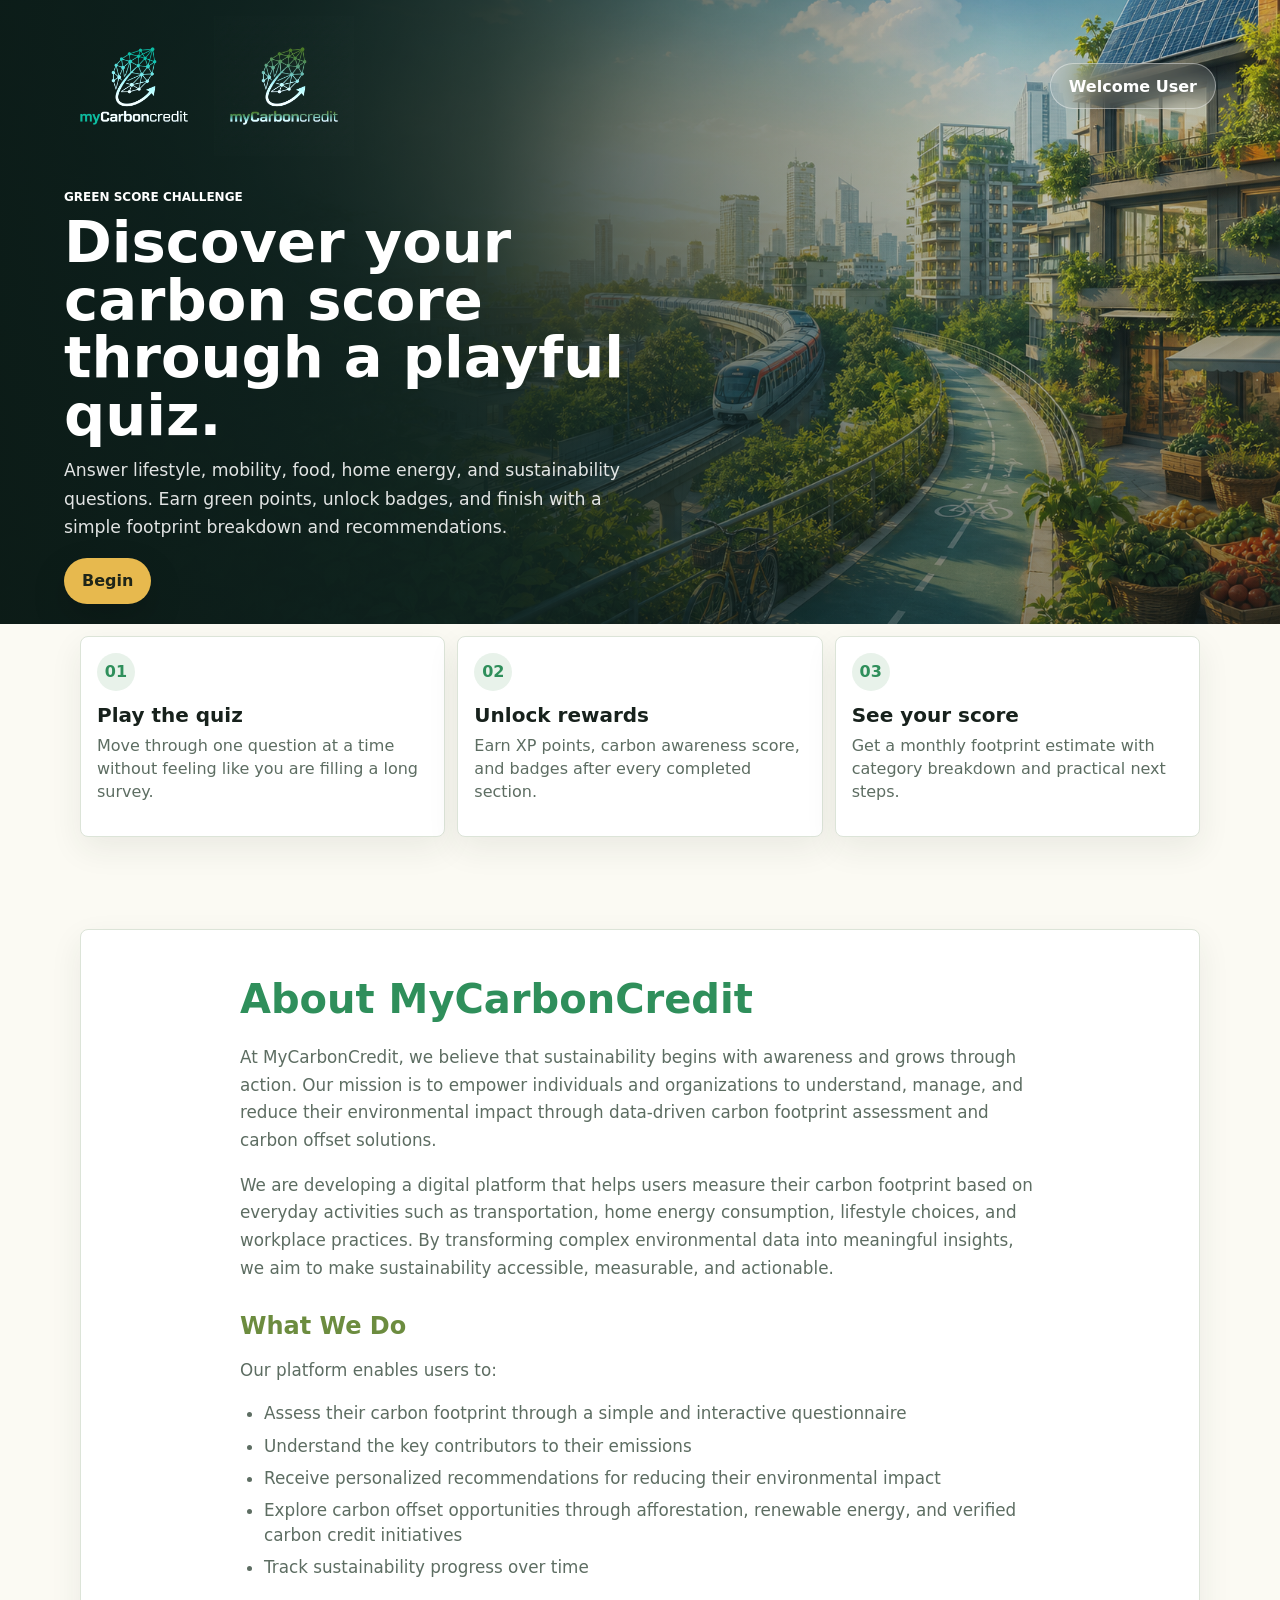
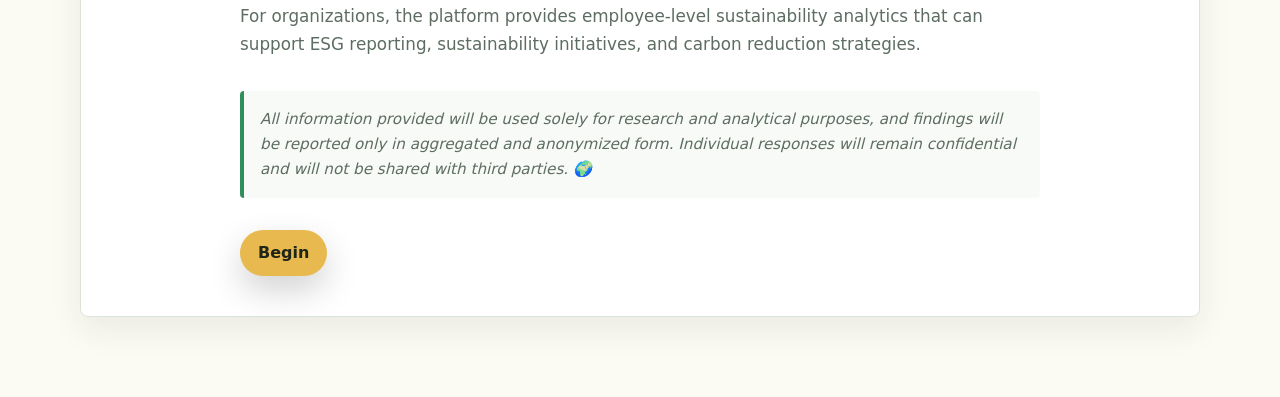
==== commit 4f105a6a: "Revert - index.html" ====
--- a/index.html
+++ b/index.html
@@ -1,94 +1,96 @@
-<!doctype html>
-<html lang="en">
-
-<head>
-  <meta charset="UTF-8" />
-  <meta name="viewport" content="width=device-width, initial-scale=1.0" />
-  <title>My Carbon Credit | Green Score Quiz</title>
-  <link rel="stylesheet" href="styles.css" />
-</head>
-
-<body>
-  <main class="app-shell">
-    <section class="hero" aria-labelledby="app-title">
-      <img class="hero-image" src="assets/hero-eco-city.png"
-        alt="Illustrated eco city with transit, solar rooftops, groceries, and greenery" />
-      <div class="hero-overlay"></div>
-      <nav class="topbar" aria-label="Primary">
-        <a class="brand-mark" href="index.html" aria-label="My Carbon Credit home">
-          <img class="brand-logo full-brand-logo" src="assets/my-carbon-credit-logo.svg" alt="My Carbon Credit" />
-        </a>
-        <button class="ghost-button" id="loginButton" type="button">Login</button>
-      </nav>
-      <div class="hero-copy">
-        <p class="eyebrow">Green Score Challenge</p>
-        <h1 id="app-title">Discover your carbon score through a playful quiz.</h1>
-        <p>
-          Answer lifestyle, mobility, food, home energy, and sustainability questions. Earn green points,
-          unlock badges, and finish with a simple footprint breakdown and recommendations.
-        </p>
-        <div class="hero-actions">
-          <a class="primary-button" href="quiz.html">Lets Play</a>
-        </div>
-      </div>
-    </section>
-
-    <section class="landing-feature-band" aria-label="Quiz highlights">
-      <article>
-        <span>01</span>
-        <h2>Play the quiz</h2>
-        <p>Move through one question at a time without feeling like you are filling a long survey.</p>
-      </article>
-      <article>
-        <span>02</span>
-        <h2>Unlock rewards</h2>
-        <p>Earn XP points, carbon awareness score, and badges after every completed section.</p>
-      </article>
-      <article>
-        <span>03</span>
-        <h2>See your score</h2>
-        <p>Get a monthly footprint estimate with category breakdown and practical next steps.</p>
-      </article>
-    </section>
-  </main>
-
-  <dialog class="signin-dialog" id="loginDialog">
-    <form method="dialog" class="signin-card">
-      <button class="close-button" value="cancel" aria-label="Close" type="submit">x</button>
-      <p class="micro-label">Login</p>
-      <h2>Sign in to save your score.</h2>
-      <div class="login-options" aria-label="Login providers">
-        <a class="provider-button google-login" href="https://accounts.google.com/" target="_blank" rel="noopener">
-          <svg class="provider-logo" viewBox="0 0 24 24" aria-hidden="true">
-            <path fill="#4285F4"
-              d="M22.56 12.25c0-.78-.07-1.53-.2-2.25H12v4.26h5.92c-.26 1.37-1.04 2.53-2.21 3.31v2.77h3.57c2.08-1.92 3.28-4.74 3.28-8.09z" />
-            <path fill="#34A853"
-              d="M12 23c2.97 0 5.46-.98 7.28-2.66l-3.57-2.77c-.98.66-2.23 1.06-3.71 1.06-2.86 0-5.29-1.93-6.16-4.53H2.18v2.84C3.99 20.53 7.7 23 12 23z" />
-            <path fill="#FBBC05"
-              d="M5.84 14.1c-.22-.66-.35-1.36-.35-2.1s.13-1.44.35-2.1V7.06H2.18C1.43 8.55 1 10.22 1 12s.43 3.45 1.18 4.94l3.66-2.84z" />
-            <path fill="#EA4335"
-              d="M12 5.38c1.62 0 3.06.56 4.21 1.64l3.15-3.15C17.45 2.09 14.97 1 12 1 7.7 1 3.99 3.47 2.18 7.06L5.84 9.9C6.71 7.31 9.14 5.38 12 5.38z" />
-          </svg>
-          Continue with Google
-        </a>
-        <a class="provider-button microsoft-login" href="https://login.microsoftonline.com/" target="_blank"
-          rel="noopener">
-          <svg class="provider-logo microsoft-logo" viewBox="0 0 23 23" aria-hidden="true">
-            <path fill="#F25022" d="M1 1h10v10H1z" />
-            <path fill="#7FBA00" d="M12 1h10v10H12z" />
-            <path fill="#00A4EF" d="M1 12h10v10H1z" />
-            <path fill="#FFB900" d="M12 12h10v10H12z" />
-          </svg>
-          Continue with Microsoft
-        </a>
-      </div>
-    </form>
-  </dialog>
-
-  <script>
-    const loginDialog = document.querySelector("#loginDialog");
-    document.querySelector("#loginButton").addEventListener("click", () => loginDialog.showModal());
-  </script>
-</body>
-
-</html>+<!doctype html>
+<html lang="en">
+
+<head>
+  <meta charset="UTF-8" />
+  <meta name="viewport" content="width=device-width, initial-scale=1.0" />
+  <title>My Carbon Credit | Green Score Quiz</title>
+  <link rel="stylesheet" href="styles.css" />
+</head>
+
+<body>
+  <main class="app-shell">
+    <section class="hero" aria-labelledby="app-title">
+      <img class="hero-image" src="assets/hero-eco-city.png"
+        alt="Illustrated eco city with transit, solar rooftops, groceries, and greenery" />
+      <div class="hero-overlay"></div>
+      <nav class="topbar" aria-label="Primary">
+        <a class="brand-mark" href="index.html" aria-label="My Carbon Credit home">
+          <img class="brand-logo full-brand-logo" src="assets/myCarbonCredit_transparent.png" alt="My Carbon Credit" />
+          <img class="brand-logo full-brand-logo" src="assets/Data Leaf.png" alt="My Carbon Credit" />
+        </a>
+        <span class="ghost-button" style="cursor: default; pointer-events: none;">Welcome User</span>
+      </nav>
+      <div class="hero-copy">
+        <p class="eyebrow">Green Score Challenge</p>
+        <h1 id="app-title">Discover your carbon score through a playful quiz.</h1>
+        <p>
+          Answer lifestyle, mobility, food, home energy, and sustainability questions. Earn green points,
+          unlock badges, and finish with a simple footprint breakdown and recommendations.
+        </p>
+        <div class="hero-actions">
+          <a class="primary-button" href="quiz.html">Begin</a>
+        </div>
+      </div>
+    </section>
+
+    <section class="landing-feature-band" aria-label="Quiz highlights">
+      <article>
+        <span>01</span>
+        <h2>Play the quiz</h2>
+        <p>Move through one question at a time without feeling like you are filling a long survey.</p>
+      </article>
+      <article>
+        <span>02</span>
+        <h2>Unlock rewards</h2>
+        <p>Earn XP points, carbon awareness score, and badges after every completed section.</p>
+      </article>
+      <article>
+        <span>03</span>
+        <h2>See your score</h2>
+        <p>Get a monthly footprint estimate with category breakdown and practical next steps.</p>
+      </article>
+    </section>
+
+    <section class="about-section" aria-labelledby="about-title">
+      <div class="about-content">
+        <h2 id="about-title">About MyCarbonCredit</h2>
+        <p>
+          At MyCarbonCredit, we believe that sustainability begins with awareness and grows through action. Our mission
+          is to empower individuals and organizations to understand, manage, and reduce their environmental impact
+          through data-driven carbon footprint assessment and carbon offset solutions.
+        </p>
+        <p>
+          We are developing a digital platform that helps users measure their carbon footprint based on everyday
+          activities such as transportation, home energy consumption, lifestyle choices, and workplace practices. By
+          transforming complex environmental data into meaningful insights, we aim to make sustainability accessible,
+          measurable, and actionable.
+        </p>
+
+        <h3>What We Do</h3>
+        <p>Our platform enables users to:</p>
+        <ul>
+          <li>Assess their carbon footprint through a simple and interactive questionnaire</li>
+          <li>Understand the key contributors to their emissions</li>
+          <li>Receive personalized recommendations for reducing their environmental impact</li>
+          <li>Explore carbon offset opportunities through afforestation, renewable energy, and verified carbon credit
+            initiatives</li>
+          <li>Track sustainability progress over time</li>
+        </ul>
+
+        <p>
+          For organizations, the platform provides employee-level sustainability analytics that can support ESG
+          reporting, sustainability initiatives, and carbon reduction strategies.
+        </p>
+        <p class="privacy-note">
+          All information provided will be used solely for research and analytical purposes, and findings will be
+          reported only in aggregated and anonymized form. Individual responses will remain confidential and will not be
+          shared with third parties. 🌍
+        </p>
+        <div class="hero-actions" style="margin-top: 32px;">
+          <a class="primary-button" href="quiz.html">Begin</a>
+        </div>
+      </div>
+    </section>
+  </main>
+</body>
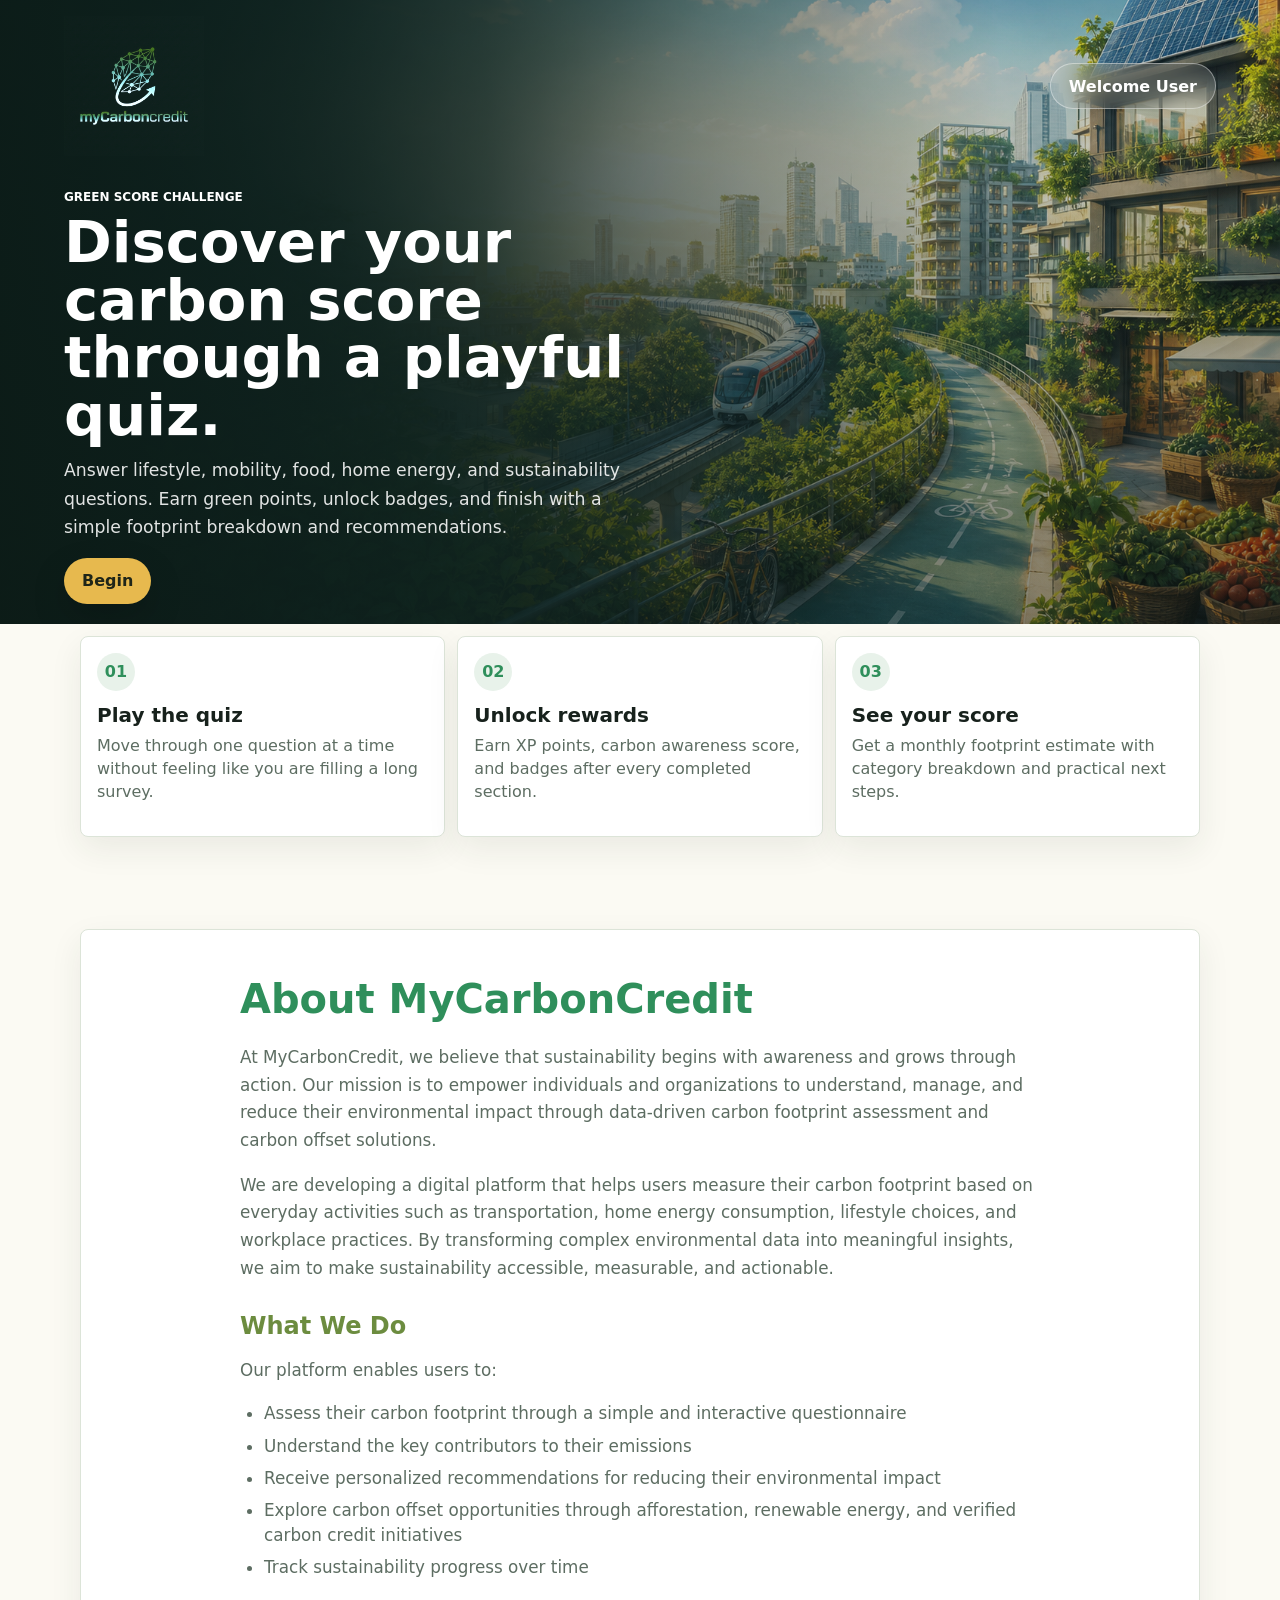
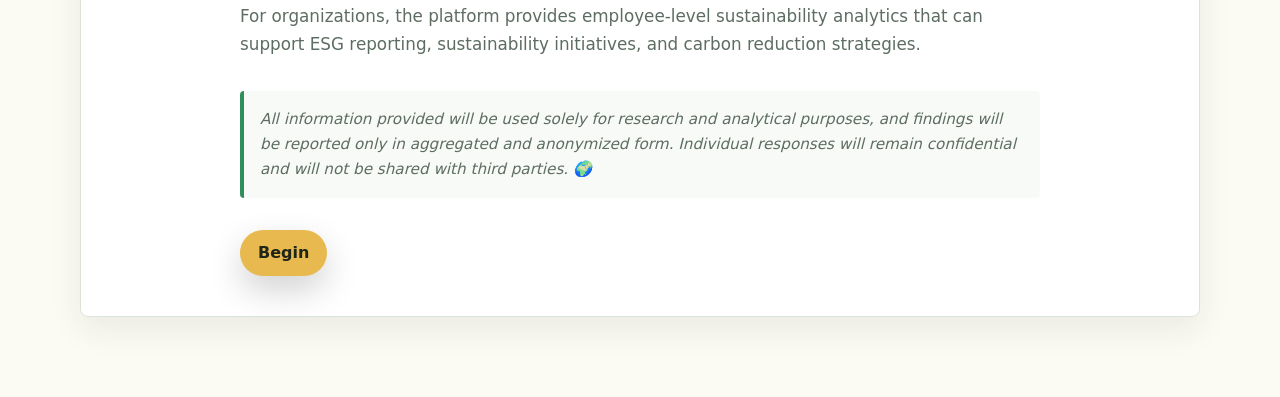
==== commit 5e54d5c2: "Update logo to Data Leaf.png" ====
--- a/index.html
+++ b/index.html
@@ -16,7 +16,6 @@
       <div class="hero-overlay"></div>
       <nav class="topbar" aria-label="Primary">
         <a class="brand-mark" href="index.html" aria-label="My Carbon Credit home">
-          <img class="brand-logo full-brand-logo" src="assets/myCarbonCredit_transparent.png" alt="My Carbon Credit" />
           <img class="brand-logo full-brand-logo" src="assets/Data Leaf.png" alt="My Carbon Credit" />
         </a>
         <span class="ghost-button" style="cursor: default; pointer-events: none;">Welcome User</span>
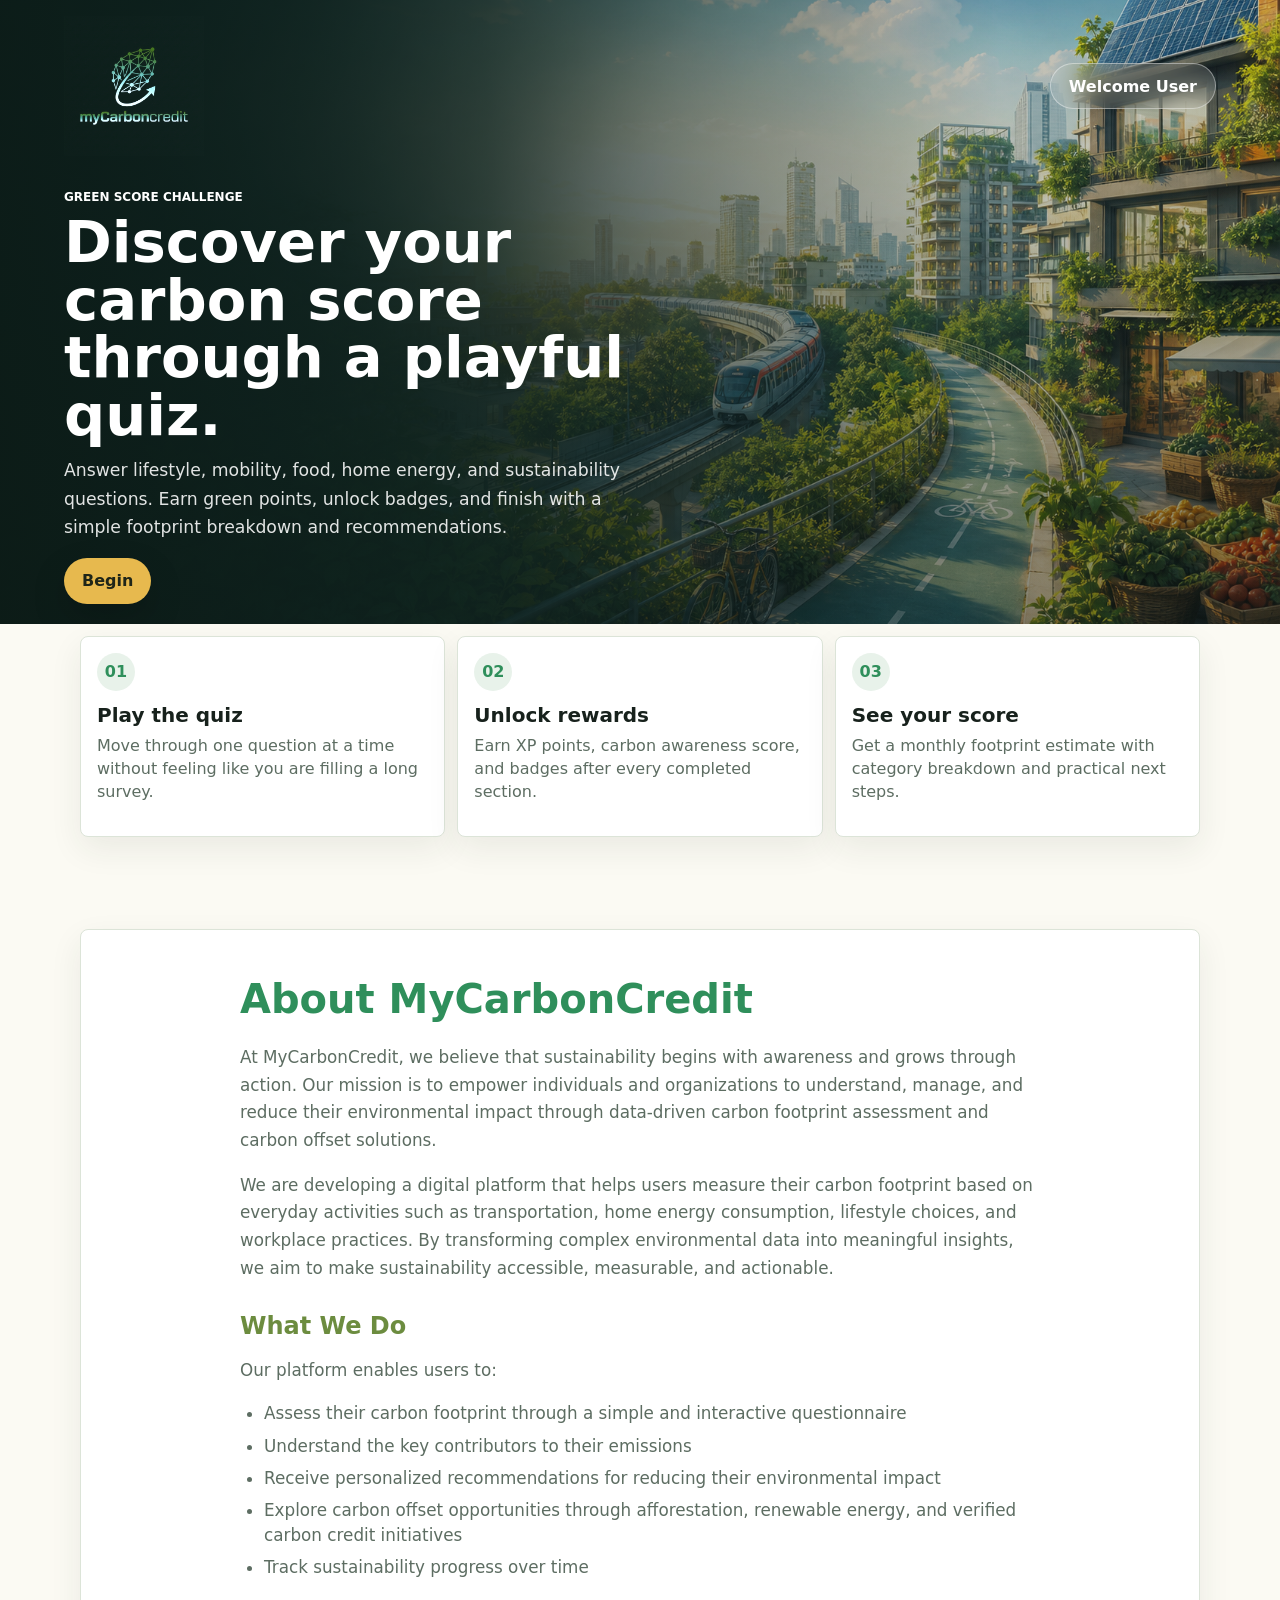
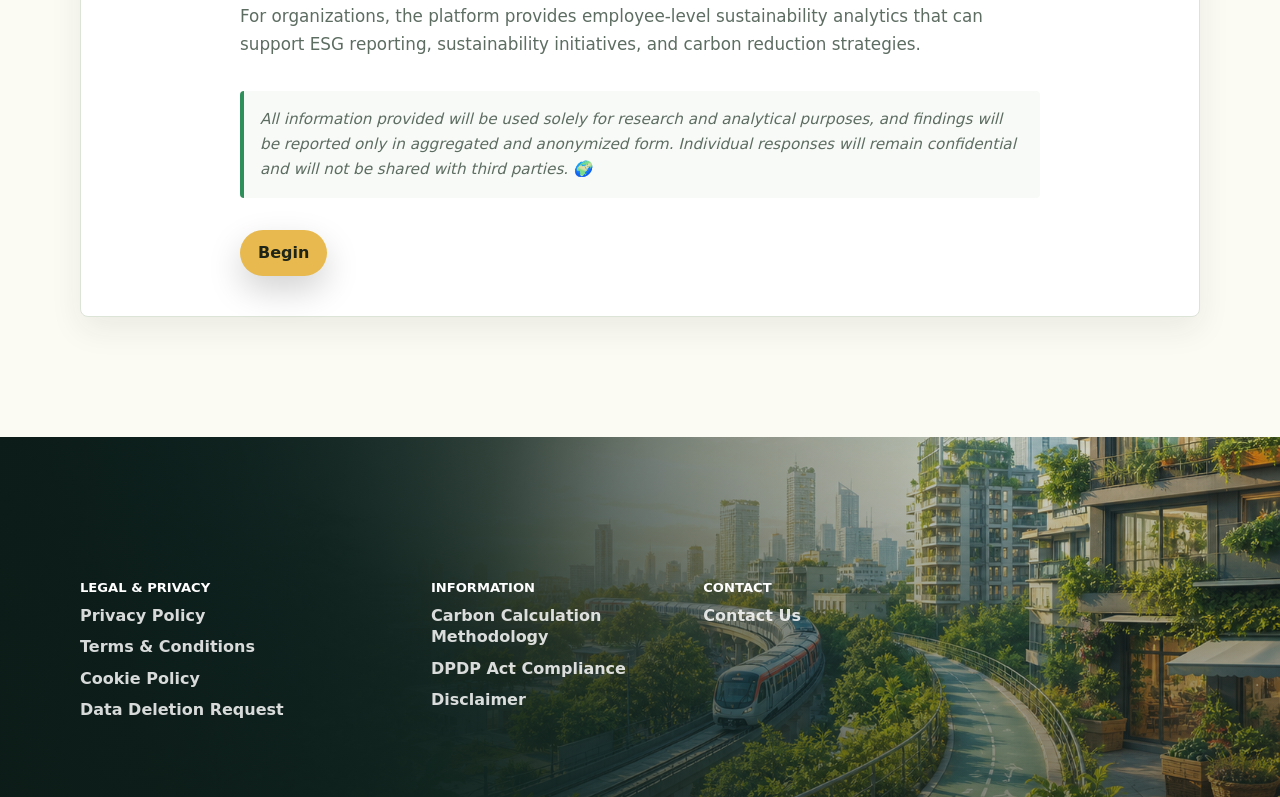
==== commit ca0fc681: "added footer links" ====
--- a/index.html
+++ b/index.html
@@ -1,95 +1,133 @@
-<!doctype html>
-<html lang="en">
-
-<head>
-  <meta charset="UTF-8" />
-  <meta name="viewport" content="width=device-width, initial-scale=1.0" />
-  <title>My Carbon Credit | Green Score Quiz</title>
-  <link rel="stylesheet" href="styles.css" />
-</head>
-
-<body>
-  <main class="app-shell">
-    <section class="hero" aria-labelledby="app-title">
-      <img class="hero-image" src="assets/hero-eco-city.png"
-        alt="Illustrated eco city with transit, solar rooftops, groceries, and greenery" />
-      <div class="hero-overlay"></div>
-      <nav class="topbar" aria-label="Primary">
-        <a class="brand-mark" href="index.html" aria-label="My Carbon Credit home">
-          <img class="brand-logo full-brand-logo" src="assets/Data Leaf.png" alt="My Carbon Credit" />
-        </a>
-        <span class="ghost-button" style="cursor: default; pointer-events: none;">Welcome User</span>
-      </nav>
-      <div class="hero-copy">
-        <p class="eyebrow">Green Score Challenge</p>
-        <h1 id="app-title">Discover your carbon score through a playful quiz.</h1>
-        <p>
-          Answer lifestyle, mobility, food, home energy, and sustainability questions. Earn green points,
-          unlock badges, and finish with a simple footprint breakdown and recommendations.
-        </p>
-        <div class="hero-actions">
-          <a class="primary-button" href="quiz.html">Begin</a>
-        </div>
-      </div>
-    </section>
-
-    <section class="landing-feature-band" aria-label="Quiz highlights">
-      <article>
-        <span>01</span>
-        <h2>Play the quiz</h2>
-        <p>Move through one question at a time without feeling like you are filling a long survey.</p>
-      </article>
-      <article>
-        <span>02</span>
-        <h2>Unlock rewards</h2>
-        <p>Earn XP points, carbon awareness score, and badges after every completed section.</p>
-      </article>
-      <article>
-        <span>03</span>
-        <h2>See your score</h2>
-        <p>Get a monthly footprint estimate with category breakdown and practical next steps.</p>
-      </article>
-    </section>
-
-    <section class="about-section" aria-labelledby="about-title">
-      <div class="about-content">
-        <h2 id="about-title">About MyCarbonCredit</h2>
-        <p>
-          At MyCarbonCredit, we believe that sustainability begins with awareness and grows through action. Our mission
-          is to empower individuals and organizations to understand, manage, and reduce their environmental impact
-          through data-driven carbon footprint assessment and carbon offset solutions.
-        </p>
-        <p>
-          We are developing a digital platform that helps users measure their carbon footprint based on everyday
-          activities such as transportation, home energy consumption, lifestyle choices, and workplace practices. By
-          transforming complex environmental data into meaningful insights, we aim to make sustainability accessible,
-          measurable, and actionable.
-        </p>
-
-        <h3>What We Do</h3>
-        <p>Our platform enables users to:</p>
-        <ul>
-          <li>Assess their carbon footprint through a simple and interactive questionnaire</li>
-          <li>Understand the key contributors to their emissions</li>
-          <li>Receive personalized recommendations for reducing their environmental impact</li>
-          <li>Explore carbon offset opportunities through afforestation, renewable energy, and verified carbon credit
-            initiatives</li>
-          <li>Track sustainability progress over time</li>
-        </ul>
-
-        <p>
-          For organizations, the platform provides employee-level sustainability analytics that can support ESG
-          reporting, sustainability initiatives, and carbon reduction strategies.
-        </p>
-        <p class="privacy-note">
-          All information provided will be used solely for research and analytical purposes, and findings will be
-          reported only in aggregated and anonymized form. Individual responses will remain confidential and will not be
-          shared with third parties. 🌍
-        </p>
-        <div class="hero-actions" style="margin-top: 32px;">
-          <a class="primary-button" href="quiz.html">Begin</a>
-        </div>
-      </div>
-    </section>
-  </main>
-</body>+<!doctype html>
+<html lang="en">
+
+<head>
+  <meta charset="UTF-8" />
+  <meta name="viewport" content="width=device-width, initial-scale=1.0" />
+  <title>My Carbon Credit | Green Score Quiz</title>
+  <link rel="stylesheet" href="styles.css" />
+</head>
+
+<body>
+  <main class="app-shell">
+    <section class="hero" aria-labelledby="app-title">
+      <img class="hero-image" src="assets/hero-eco-city.png"
+        alt="Illustrated eco city with transit, solar rooftops, groceries, and greenery" />
+      <div class="hero-overlay"></div>
+      <nav class="topbar" aria-label="Primary">
+        <a class="brand-mark" href="index.html" aria-label="My Carbon Credit home">
+          <img class="brand-logo full-brand-logo" src="assets/Data Leaf.png" alt="My Carbon Credit" />
+        </a>
+        <span class="ghost-button" style="cursor: default; pointer-events: none;">Welcome User</span>
+      </nav>
+      <div class="hero-copy">
+        <p class="eyebrow">Green Score Challenge</p>
+        <h1 id="app-title">Discover your carbon score through a playful quiz.</h1>
+        <p>
+          Answer lifestyle, mobility, food, home energy, and sustainability questions. Earn green points,
+          unlock badges, and finish with a simple footprint breakdown and recommendations.
+        </p>
+        <div class="hero-actions">
+          <a class="primary-button" href="quiz.html">Begin</a>
+        </div>
+      </div>
+    </section>
+
+    <section class="landing-feature-band" aria-label="Quiz highlights">
+      <article>
+        <span>01</span>
+        <h2>Play the quiz</h2>
+        <p>Move through one question at a time without feeling like you are filling a long survey.</p>
+      </article>
+      <article>
+        <span>02</span>
+        <h2>Unlock rewards</h2>
+        <p>Earn XP points, carbon awareness score, and badges after every completed section.</p>
+      </article>
+      <article>
+        <span>03</span>
+        <h2>See your score</h2>
+        <p>Get a monthly footprint estimate with category breakdown and practical next steps.</p>
+      </article>
+    </section>
+
+    <section class="about-section" aria-labelledby="about-title">
+      <div class="about-content">
+        <h2 id="about-title">About MyCarbonCredit</h2>
+        <p>
+          At MyCarbonCredit, we believe that sustainability begins with awareness and grows through action. Our mission
+          is to empower individuals and organizations to understand, manage, and reduce their environmental impact
+          through data-driven carbon footprint assessment and carbon offset solutions.
+        </p>
+        <p>
+          We are developing a digital platform that helps users measure their carbon footprint based on everyday
+          activities such as transportation, home energy consumption, lifestyle choices, and workplace practices. By
+          transforming complex environmental data into meaningful insights, we aim to make sustainability accessible,
+          measurable, and actionable.
+        </p>
+
+        <h3>What We Do</h3>
+        <p>Our platform enables users to:</p>
+        <ul>
+          <li>Assess their carbon footprint through a simple and interactive questionnaire</li>
+          <li>Understand the key contributors to their emissions</li>
+          <li>Receive personalized recommendations for reducing their environmental impact</li>
+          <li>Explore carbon offset opportunities through afforestation, renewable energy, and verified carbon credit
+            initiatives</li>
+          <li>Track sustainability progress over time</li>
+        </ul>
+
+        <p>
+          For organizations, the platform provides employee-level sustainability analytics that can support ESG
+          reporting, sustainability initiatives, and carbon reduction strategies.
+        </p>
+        <p class="privacy-note">
+          All information provided will be used solely for research and analytical purposes, and findings will be
+          reported only in aggregated and anonymized form. Individual responses will remain confidential and will not be
+          shared with third parties. 🌍
+        </p>
+        <div class="hero-actions" style="margin-top: 32px;">
+          <a class="primary-button" href="quiz.html">Begin</a>
+        </div>
+      </div>
+    </section>
+    <section class="hero footer-hero" aria-labelledby="footer-title">
+      <img class="hero-image" src="assets/hero-eco-city.png"
+        alt="Illustrated eco city with transit, solar rooftops, groceries, and greenery" />
+      <div class="hero-overlay"></div>
+      <footer class="site-footer">
+        <div class="footer-container">
+          <!-- <div class="footer-section footer-brand">
+            <img class="brand-logo full-brand-logo" src="assets/Data Leaf.png" alt="My Carbon Credit" />
+            <h2 id="footer-title">My Carbon Credit</h2>
+            <p>
+              An academic initiative to help individuals understand, measure, and reduce their carbon footprint.
+            </p>
+          </div> -->
+
+          <div class="footer-section">
+            <h3>Legal &amp; Privacy</h3>
+            <a href="priv-policy-footer.html">Privacy Policy</a>
+            <a href="tnc-footer.html">Terms &amp; Conditions</a>
+            <a href="cookie-policy.html">Cookie Policy</a>
+            <a href="data-deletion-footer.html">Data Deletion Request</a>
+          </div>
+
+          <div class="footer-section">
+            <h3>Information</h3>
+            <a href="transparency-carbon-methodology.html">Carbon Calculation Methodology</a>
+            <a href="dpdp-compliance-footer.html">DPDP Act Compliance</a>
+            <a href="disclaimer.html">Disclaimer</a>
+          </div>
+
+          <div class="footer-section">
+            <h3>Contact</h3>
+            <a href="contact.html">Contact Us</a>
+          </div>
+        </div>
+      </footer>
+    </section>
+  </main>
+</body>
+
+</html>
--- a/styles.css
+++ b/styles.css
@@ -821,6 +821,82 @@
   font-style: italic;
 }
 
+.footer-hero {
+  flex: 0 0 auto;
+  min-height: 360px;
+  margin-top: 40px;
+}
+
+.site-footer {
+  position: relative;
+  z-index: 1;
+  width: 100%;
+  margin-top: auto;
+  padding: clamp(44px, 7vw, 76px) clamp(20px, 5vw, 72px);
+}
+
+.footer-container {
+  width: min(1120px, 100%);
+  display: grid;
+  grid-template-columns: minmax(240px, 1.35fr) repeat(3, minmax(150px, 1fr));
+  gap: clamp(24px, 4vw, 48px);
+  margin: 0 auto;
+}
+
+.footer-section {
+  min-width: 0;
+  display: flex;
+  flex-direction: column;
+  align-items: flex-start;
+  gap: 10px;
+}
+
+.footer-brand {
+  max-width: 430px;
+}
+
+.footer-brand .full-brand-logo {
+  width: 152px;
+  margin-bottom: 6px;
+}
+
+.footer-section h2,
+.footer-section h3 {
+  margin: 0;
+  color: white;
+}
+
+.footer-section h2 {
+  font-size: clamp(2rem, 3.4vw, 3rem);
+}
+
+.footer-section h3 {
+  font-size: 0.82rem;
+  font-weight: 900;
+  text-transform: uppercase;
+}
+
+.footer-section p {
+  max-width: 380px;
+  margin: 0;
+  color: rgba(255, 255, 255, 0.86);
+  font-size: 1rem;
+  line-height: 1.65;
+}
+
+.footer-section a {
+  color: rgba(255, 255, 255, 0.84);
+  font-weight: 800;
+  line-height: 1.35;
+  text-decoration: none;
+  transition: color 160ms ease, transform 160ms ease;
+}
+
+.footer-section a:hover {
+  color: var(--sun);
+  transform: translateX(3px);
+}
+
 @media (max-width: 1050px) {
   .workspace {
     grid-template-columns: 1fr;
@@ -833,6 +909,10 @@
 
   .journey-panel {
     grid-template-columns: repeat(5, 1fr);
+  }
+
+  .footer-container {
+    grid-template-columns: repeat(2, minmax(0, 1fr));
   }
 
   .step-tab {
@@ -870,6 +950,18 @@
     grid-template-columns: 1fr;
   }
 
+  .footer-hero {
+    min-height: 0;
+  }
+
+  .site-footer {
+    padding: 42px 18px;
+  }
+
+  .footer-container {
+    grid-template-columns: 1fr;
+  }
+
   .journey-panel {
     grid-template-columns: repeat(2, 1fr);
   }
@@ -900,4 +992,4 @@
     width: 176px;
     height: 176px;
   }
-}+}
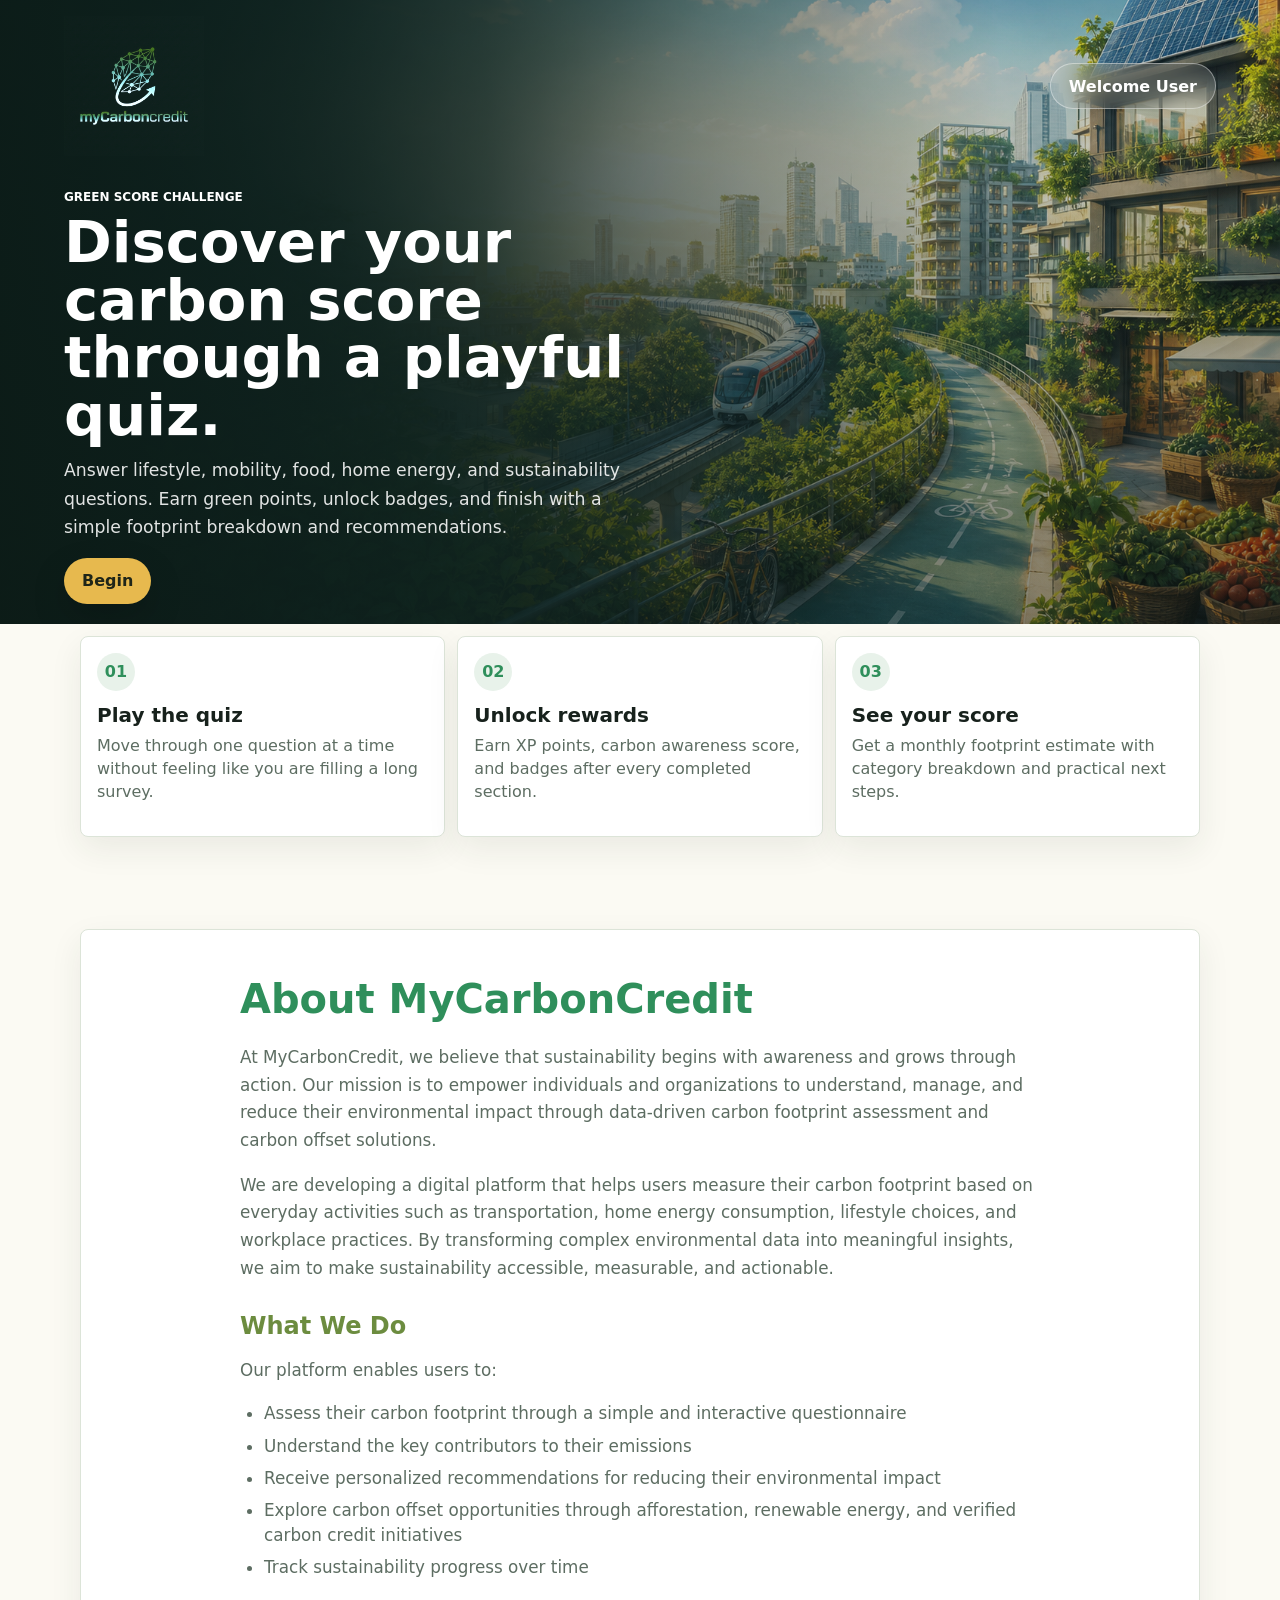
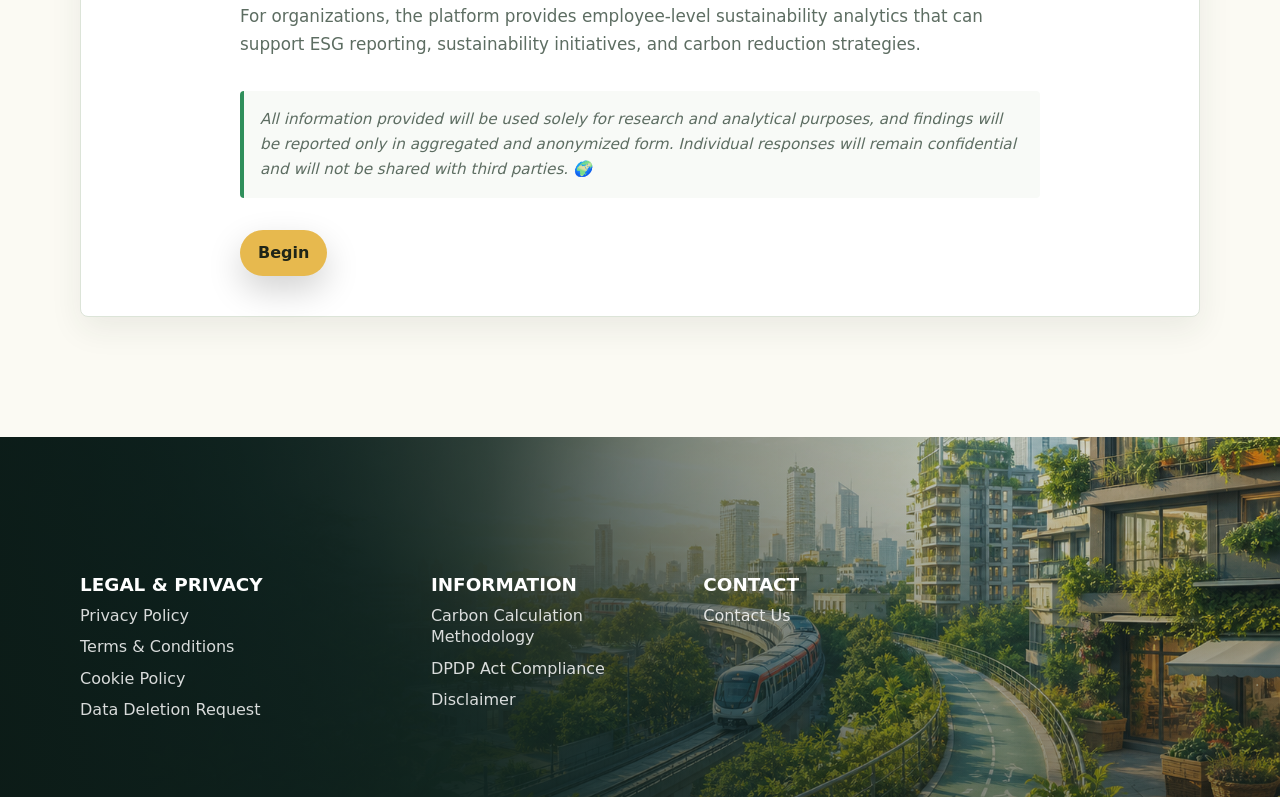
==== commit 9de72124: "added feature for reload of data from browser cache" ====
--- a/index.html
+++ b/index.html
@@ -97,14 +97,6 @@
       <div class="hero-overlay"></div>
       <footer class="site-footer">
         <div class="footer-container">
-          <!-- <div class="footer-section footer-brand">
-            <img class="brand-logo full-brand-logo" src="assets/Data Leaf.png" alt="My Carbon Credit" />
-            <h2 id="footer-title">My Carbon Credit</h2>
-            <p>
-              An academic initiative to help individuals understand, measure, and reduce their carbon footprint.
-            </p>
-          </div> -->
-
           <div class="footer-section">
             <h3>Legal &amp; Privacy</h3>
             <a href="priv-policy-footer.html">Privacy Policy</a>
--- a/styles.css
+++ b/styles.css
@@ -871,7 +871,7 @@
 }
 
 .footer-section h3 {
-  font-size: 0.82rem;
+  font-size: 1.15rem;
   font-weight: 900;
   text-transform: uppercase;
 }
@@ -886,7 +886,7 @@
 
 .footer-section a {
   color: rgba(255, 255, 255, 0.84);
-  font-weight: 800;
+  font-weight: 400;
   line-height: 1.35;
   text-decoration: none;
   transition: color 160ms ease, transform 160ms ease;
